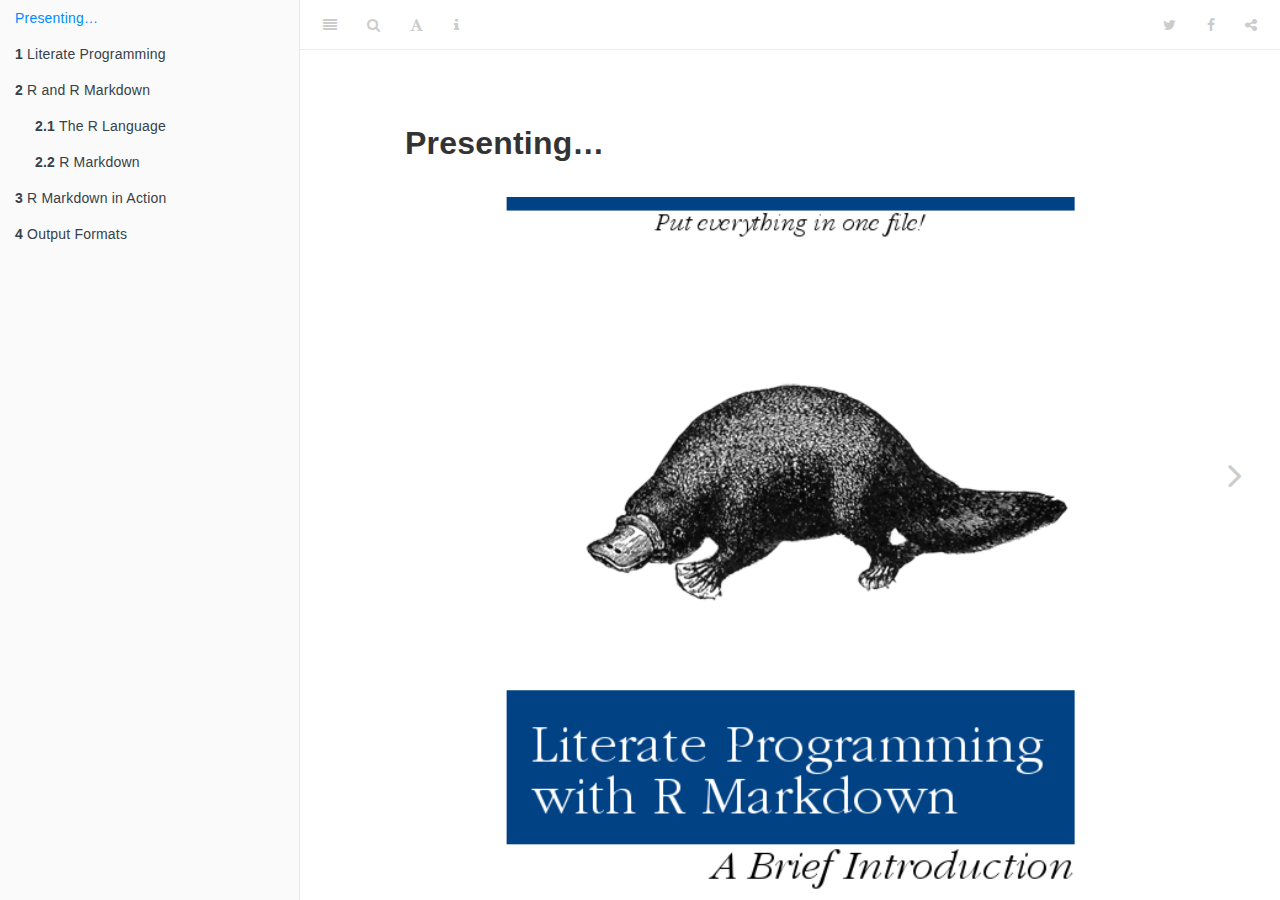
==== docs/index.html @ 5ab989b5 "Initial commit" ====
<!DOCTYPE html>
<html lang="" xml:lang="">
<head>

  <meta charset="utf-8" />
  <meta http-equiv="X-UA-Compatible" content="IE=edge" />
  <title>Presenting… | _main.utf8</title>
  <meta name="description" content="" />
  <meta name="generator" content="bookdown 0.21 and GitBook 2.6.7" />

  <meta property="og:title" content="Presenting… | _main.utf8" />
  <meta property="og:type" content="book" />
  
  
  
  

  <meta name="twitter:card" content="summary" />
  <meta name="twitter:title" content="Presenting… | _main.utf8" />
  
  
  




  <meta name="viewport" content="width=device-width, initial-scale=1" />
  <meta name="apple-mobile-web-app-capable" content="yes" />
  <meta name="apple-mobile-web-app-status-bar-style" content="black" />
  
  

<link rel="next" href="literate-programming.html"/>
<script src="libs/jquery-2.2.3/jquery.min.js"></script>
<link href="libs/gitbook-2.6.7/css/style.css" rel="stylesheet" />
<link href="libs/gitbook-2.6.7/css/plugin-table.css" rel="stylesheet" />
<link href="libs/gitbook-2.6.7/css/plugin-bookdown.css" rel="stylesheet" />
<link href="libs/gitbook-2.6.7/css/plugin-highlight.css" rel="stylesheet" />
<link href="libs/gitbook-2.6.7/css/plugin-search.css" rel="stylesheet" />
<link href="libs/gitbook-2.6.7/css/plugin-fontsettings.css" rel="stylesheet" />
<link href="libs/gitbook-2.6.7/css/plugin-clipboard.css" rel="stylesheet" />









<script src="libs/accessible-code-block-0.0.1/empty-anchor.js"></script>


<style type="text/css">
code.sourceCode > span { display: inline-block; line-height: 1.25; }
code.sourceCode > span { color: inherit; text-decoration: inherit; }
code.sourceCode > span:empty { height: 1.2em; }
.sourceCode { overflow: visible; }
code.sourceCode { white-space: pre; position: relative; }
pre.sourceCode { margin: 0; }
@media screen {
div.sourceCode { overflow: auto; }
}
@media print {
code.sourceCode { white-space: pre-wrap; }
code.sourceCode > span { text-indent: -5em; padding-left: 5em; }
}
pre.numberSource code
  { counter-reset: source-line 0; }
pre.numberSource code > span
  { position: relative; left: -4em; counter-increment: source-line; }
pre.numberSource code > span > a:first-child::before
  { content: counter(source-line);
    position: relative; left: -1em; text-align: right; vertical-align: baseline;
    border: none; display: inline-block;
    -webkit-touch-callout: none; -webkit-user-select: none;
    -khtml-user-select: none; -moz-user-select: none;
    -ms-user-select: none; user-select: none;
    padding: 0 4px; width: 4em;
    color: #aaaaaa;
  }
pre.numberSource { margin-left: 3em; border-left: 1px solid #aaaaaa;  padding-left: 4px; }
div.sourceCode
  {   }
@media screen {
code.sourceCode > span > a:first-child::before { text-decoration: underline; }
}
code span.al { color: #ff0000; font-weight: bold; } /* Alert */
code span.an { color: #60a0b0; font-weight: bold; font-style: italic; } /* Annotation */
code span.at { color: #7d9029; } /* Attribute */
code span.bn { color: #40a070; } /* BaseN */
code span.bu { } /* BuiltIn */
code span.cf { color: #007020; font-weight: bold; } /* ControlFlow */
code span.ch { color: #4070a0; } /* Char */
code span.cn { color: #880000; } /* Constant */
code span.co { color: #60a0b0; font-style: italic; } /* Comment */
code span.cv { color: #60a0b0; font-weight: bold; font-style: italic; } /* CommentVar */
code span.do { color: #ba2121; font-style: italic; } /* Documentation */
code span.dt { color: #902000; } /* DataType */
code span.dv { color: #40a070; } /* DecVal */
code span.er { color: #ff0000; font-weight: bold; } /* Error */
code span.ex { } /* Extension */
code span.fl { color: #40a070; } /* Float */
code span.fu { color: #06287e; } /* Function */
code span.im { } /* Import */
code span.in { color: #60a0b0; font-weight: bold; font-style: italic; } /* Information */
code span.kw { color: #007020; font-weight: bold; } /* Keyword */
code span.op { color: #666666; } /* Operator */
code span.ot { color: #007020; } /* Other */
code span.pp { color: #bc7a00; } /* Preprocessor */
code span.sc { color: #4070a0; } /* SpecialChar */
code span.ss { color: #bb6688; } /* SpecialString */
code span.st { color: #4070a0; } /* String */
code span.va { color: #19177c; } /* Variable */
code span.vs { color: #4070a0; } /* VerbatimString */
code span.wa { color: #60a0b0; font-weight: bold; font-style: italic; } /* Warning */
</style>

<link rel="stylesheet" href="style/caption.css" type="text/css" />
</head>

<body>



  <div class="book without-animation with-summary font-size-2 font-family-1" data-basepath=".">

    <div class="book-summary">
      <nav role="navigation">

<ul class="summary">
<li class="chapter" data-level="" data-path="index.html"><a href="index.html"><i class="fa fa-check"></i>Presenting…</a></li>
<li class="chapter" data-level="1" data-path="literate-programming.html"><a href="literate-programming.html"><i class="fa fa-check"></i><b>1</b> Literate Programming</a></li>
<li class="chapter" data-level="2" data-path="r-and-r-markdown.html"><a href="r-and-r-markdown.html"><i class="fa fa-check"></i><b>2</b> R and R Markdown</a><ul>
<li class="chapter" data-level="2.1" data-path="r-and-r-markdown.html"><a href="r-and-r-markdown.html#the-r-language"><i class="fa fa-check"></i><b>2.1</b> The R Language</a></li>
<li class="chapter" data-level="2.2" data-path="r-and-r-markdown.html"><a href="r-and-r-markdown.html#r-markdown"><i class="fa fa-check"></i><b>2.2</b> R Markdown</a></li>
</ul></li>
<li class="chapter" data-level="3" data-path="r-markdown-in-action.html"><a href="r-markdown-in-action.html"><i class="fa fa-check"></i><b>3</b> R Markdown in Action</a></li>
<li class="chapter" data-level="4" data-path="output-formats.html"><a href="output-formats.html"><i class="fa fa-check"></i><b>4</b> Output Formats</a></li>
</ul>

      </nav>
    </div>

    <div class="book-body">
      <div class="body-inner">
        <div class="book-header" role="navigation">
          <h1>
            <i class="fa fa-circle-o-notch fa-spin"></i><a href="./"></a>
          </h1>
        </div>

        <div class="page-wrapper" tabindex="-1" role="main">
          <div class="page-inner">

            <section class="normal" id="section-">
<!--bookdown:title:end-->
<!--bookdown:title:start-->
<div id="presenting" class="section level1 unnumbered">
<h1>Presenting…</h1>
<p><img src="img/cover.png" width="80%" style="display: block; margin: auto;" /></p>
<p>In this presentation, we will be discussing literate programming, what it is, and how R and R Markdown provide developers with tools to take advantage of this approach.</p>

</div>
            </section>

          </div>
        </div>
      </div>

<a href="literate-programming.html" class="navigation navigation-next navigation-unique" aria-label="Next page"><i class="fa fa-angle-right"></i></a>
    </div>
  </div>
<script src="libs/gitbook-2.6.7/js/app.min.js"></script>
<script src="libs/gitbook-2.6.7/js/lunr.js"></script>
<script src="libs/gitbook-2.6.7/js/clipboard.min.js"></script>
<script src="libs/gitbook-2.6.7/js/plugin-search.js"></script>
<script src="libs/gitbook-2.6.7/js/plugin-sharing.js"></script>
<script src="libs/gitbook-2.6.7/js/plugin-fontsettings.js"></script>
<script src="libs/gitbook-2.6.7/js/plugin-bookdown.js"></script>
<script src="libs/gitbook-2.6.7/js/jquery.highlight.js"></script>
<script src="libs/gitbook-2.6.7/js/plugin-clipboard.js"></script>
<script>
gitbook.require(["gitbook"], function(gitbook) {
gitbook.start({
"sharing": {
"github": false,
"facebook": true,
"twitter": true,
"linkedin": false,
"weibo": false,
"instapaper": false,
"vk": false,
"all": ["facebook", "twitter", "linkedin", "weibo", "instapaper"]
},
"fontsettings": {
"theme": "white",
"family": "sans",
"size": 2
},
"edit": {
"link": null,
"text": null
},
"history": {
"link": null,
"text": null
},
"view": {
"link": null,
"text": null
},
"download": null,
"toc": {
"collapse": "subsection"
}
});
});
</script>

</body>

</html>
---- docs/libs/gitbook-2.6.7/css/style.css ----
/*! normalize.css v2.1.0 | MIT License | git.io/normalize */img,legend{border:0}*,.fa{-webkit-font-smoothing:antialiased}.fa-ul>li,sub,sup{position:relative}.book .book-body .page-wrapper .page-inner section.normal hr:after,.book-langs-index .inner .languages:after,.buttons:after,.dropdown-menu .buttons:after{clear:both}body,html{-ms-text-size-adjust:100%;-webkit-text-size-adjust:100%}article,aside,details,figcaption,figure,footer,header,hgroup,main,nav,section,summary{display:block}audio,canvas,video{display:inline-block}.hidden,[hidden]{display:none}audio:not([controls]){display:none;height:0}html{font-family:sans-serif}body,figure{margin:0}a:focus{outline:dotted thin}a:active,a:hover{outline:0}h1{font-size:2em;margin:.67em 0}abbr[title]{border-bottom:1px dotted}b,strong{font-weight:700}dfn{font-style:italic}hr{-moz-box-sizing:content-box;box-sizing:content-box;height:0}mark{background:#ff0;color:#000}code,kbd,pre,samp{font-family:monospace,serif;font-size:1em}pre{white-space:pre-wrap}q{quotes:"\201C" "\201D" "\2018" "\2019"}small{font-size:80%}sub,sup{font-size:75%;line-height:0;vertical-align:baseline}sup{top:-.5em}sub{bottom:-.25em}svg:not(:root){overflow:hidden}fieldset{border:1px solid silver;margin:0 2px;padding:.35em .625em .75em}legend{padding:0}button,input,select,textarea{font-family:inherit;font-size:100%;margin:0}button,input{line-height:normal}button,select{text-transform:none}button,html input[type=button],input[type=reset],input[type=submit]{-webkit-appearance:button;cursor:pointer}button[disabled],html input[disabled]{cursor:default}input[type=checkbox],input[type=radio]{box-sizing:border-box;padding:0}input[type=search]{-webkit-appearance:textfield;-moz-box-sizing:content-box;-webkit-box-sizing:content-box;box-sizing:content-box}input[type=search]::-webkit-search-cancel-button{margin-right:10px;}button::-moz-focus-inner,input::-moz-focus-inner{border:0;padding:0}textarea{overflow:auto;vertical-align:top}table{border-collapse:collapse;border-spacing:0}/*!
 * Preboot v2
 *
 * Open sourced under MIT license by @mdo.
 * Some variables and mixins from Bootstrap (Apache 2 license).
 */.link-inherit,.link-inherit:focus,.link-inherit:hover{color:inherit}.fa,.fa-stack{display:inline-block}/*!
 *  Font Awesome 4.1.0 by @davegandy - http://fontawesome.io - @fontawesome
 *  License - http://fontawesome.io/license (Font: SIL OFL 1.1, CSS: MIT License)
 */@font-face{font-family:FontAwesome;src:url(./fontawesome/fontawesome-webfont.ttf?v=4.1.0) format('truetype');font-weight:400;font-style:normal}.fa{font-family:FontAwesome;font-style:normal;font-weight:400;line-height:1;-moz-osx-font-smoothing:grayscale}.book .book-header,.book .book-summary{font-family:"Helvetica Neue",Helvetica,Arial,sans-serif}.fa-lg{font-size:1.33333333em;line-height:.75em;vertical-align:-15%}.fa-2x{font-size:2em}.fa-3x{font-size:3em}.fa-4x{font-size:4em}.fa-5x{font-size:5em}.fa-fw{width:1.28571429em;text-align:center}.fa-ul{padding-left:0;margin-left:2.14285714em;list-style-type:none}.fa-li{position:absolute;left:-2.14285714em;width:2.14285714em;top:.14285714em;text-align:center}.fa-li.fa-lg{left:-1.85714286em}.fa-border{padding:.2em .25em .15em;border:.08em solid #eee;border-radius:.1em}.pull-right{float:right}.pull-left{float:left}.fa.pull-left{margin-right:.3em}.fa.pull-right{margin-left:.3em}.fa-spin{-webkit-animation:spin 2s infinite linear;-moz-animation:spin 2s infinite linear;-o-animation:spin 2s infinite linear;animation:spin 2s infinite linear}@-moz-keyframes spin{0%{-moz-transform:rotate(0)}100%{-moz-transform:rotate(359deg)}}@-webkit-keyframes spin{0%{-webkit-transform:rotate(0)}100%{-webkit-transform:rotate(359deg)}}@-o-keyframes spin{0%{-o-transform:rotate(0)}100%{-o-transform:rotate(359deg)}}@keyframes spin{0%{-webkit-transform:rotate(0);transform:rotate(0)}100%{-webkit-transform:rotate(359deg);transform:rotate(359deg)}}.fa-rotate-90{filter:progid:DXImageTransform.Microsoft.BasicImage(rotation=1);-webkit-transform:rotate(90deg);-moz-transform:rotate(90deg);-ms-transform:rotate(90deg);-o-transform:rotate(90deg);transform:rotate(90deg)}.fa-rotate-180{filter:progid:DXImageTransform.Microsoft.BasicImage(rotation=2);-webkit-transform:rotate(180deg);-moz-transform:rotate(180deg);-ms-transform:rotate(180deg);-o-transform:rotate(180deg);transform:rotate(180deg)}.fa-rotate-270{filter:progid:DXImageTransform.Microsoft.BasicImage(rotation=3);-webkit-transform:rotate(270deg);-moz-transform:rotate(270deg);-ms-transform:rotate(270deg);-o-transform:rotate(270deg);transform:rotate(270deg)}.fa-flip-horizontal{filter:progid:DXImageTransform.Microsoft.BasicImage(rotation=0, mirror=1);-webkit-transform:scale(-1,1);-moz-transform:scale(-1,1);-ms-transform:scale(-1,1);-o-transform:scale(-1,1);transform:scale(-1,1)}.fa-flip-vertical{filter:progid:DXImageTransform.Microsoft.BasicImage(rotation=2, mirror=1);-webkit-transform:scale(1,-1);-moz-transform:scale(1,-1);-ms-transform:scale(1,-1);-o-transform:scale(1,-1);transform:scale(1,-1)}.fa-stack{position:relative;width:2em;height:2em;line-height:2em;vertical-align:middle}.fa-stack-1x,.fa-stack-2x{position:absolute;left:0;width:100%;text-align:center}.fa-stack-1x{line-height:inherit}.fa-stack-2x{font-size:2em}.fa-inverse{color:#fff}.fa-glass:before{content:"\f000"}.fa-music:before{content:"\f001"}.fa-search:before{content:"\f002"}.fa-envelope-o:before{content:"\f003"}.fa-heart:before{content:"\f004"}.fa-star:before{content:"\f005"}.fa-star-o:before{content:"\f006"}.fa-user:before{content:"\f007"}.fa-film:before{content:"\f008"}.fa-th-large:before{content:"\f009"}.fa-th:before{content:"\f00a"}.fa-th-list:before{content:"\f00b"}.fa-check:before{content:"\f00c"}.fa-times:before{content:"\f00d"}.fa-search-plus:before{content:"\f00e"}.fa-search-minus:before{content:"\f010"}.fa-power-off:before{content:"\f011"}.fa-signal:before{content:"\f012"}.fa-cog:before,.fa-gear:before{content:"\f013"}.fa-trash-o:before{content:"\f014"}.fa-home:before{content:"\f015"}.fa-file-o:before{content:"\f016"}.fa-clock-o:before{content:"\f017"}.fa-road:before{content:"\f018"}.fa-download:before{content:"\f019"}.fa-arrow-circle-o-down:before{content:"\f01a"}.fa-arrow-circle-o-up:before{content:"\f01b"}.fa-inbox:before{content:"\f01c"}.fa-play-circle-o:before{content:"\f01d"}.fa-repeat:before,.fa-rotate-right:before{content:"\f01e"}.fa-refresh:before{content:"\f021"}.fa-list-alt:before{content:"\f022"}.fa-lock:before{content:"\f023"}.fa-flag:before{content:"\f024"}.fa-headphones:before{content:"\f025"}.fa-volume-off:before{content:"\f026"}.fa-volume-down:before{content:"\f027"}.fa-volume-up:before{content:"\f028"}.fa-qrcode:before{content:"\f029"}.fa-barcode:before{content:"\f02a"}.fa-tag:before{content:"\f02b"}.fa-tags:before{content:"\f02c"}.fa-book:before{content:"\f02d"}.fa-bookmark:before{content:"\f02e"}.fa-print:before{content:"\f02f"}.fa-camera:before{content:"\f030"}.fa-font:before{content:"\f031"}.fa-bold:before{content:"\f032"}.fa-italic:before{content:"\f033"}.fa-text-height:before{content:"\f034"}.fa-text-width:before{content:"\f035"}.fa-align-left:before{content:"\f036"}.fa-align-center:before{content:"\f037"}.fa-align-right:before{content:"\f038"}.fa-align-justify:before{content:"\f039"}.fa-list:before{content:"\f03a"}.fa-dedent:before,.fa-outdent:before{content:"\f03b"}.fa-indent:before{content:"\f03c"}.fa-video-camera:before{content:"\f03d"}.fa-image:before,.fa-photo:before,.fa-picture-o:before{content:"\f03e"}.fa-pencil:before{content:"\f040"}.fa-map-marker:before{content:"\f041"}.fa-adjust:before{content:"\f042"}.fa-tint:before{content:"\f043"}.fa-edit:before,.fa-pencil-square-o:before{content:"\f044"}.fa-share-square-o:before{content:"\f045"}.fa-check-square-o:before{content:"\f046"}.fa-arrows:before{content:"\f047"}.fa-step-backward:before{content:"\f048"}.fa-fast-backward:before{content:"\f049"}.fa-backward:before{content:"\f04a"}.fa-play:before{content:"\f04b"}.fa-pause:before{content:"\f04c"}.fa-stop:before{content:"\f04d"}.fa-forward:before{content:"\f04e"}.fa-fast-forward:before{content:"\f050"}.fa-step-forward:before{content:"\f051"}.fa-eject:before{content:"\f052"}.fa-chevron-left:before{content:"\f053"}.fa-chevron-right:before{content:"\f054"}.fa-plus-circle:before{content:"\f055"}.fa-minus-circle:before{content:"\f056"}.fa-times-circle:before{content:"\f057"}.fa-check-circle:before{content:"\f058"}.fa-question-circle:before{content:"\f059"}.fa-info-circle:before{content:"\f05a"}.fa-crosshairs:before{content:"\f05b"}.fa-times-circle-o:before{content:"\f05c"}.fa-check-circle-o:before{content:"\f05d"}.fa-ban:before{content:"\f05e"}.fa-arrow-left:before{content:"\f060"}.fa-arrow-right:before{content:"\f061"}.fa-arrow-up:before{content:"\f062"}.fa-arrow-down:before{content:"\f063"}.fa-mail-forward:before,.fa-share:before{content:"\f064"}.fa-expand:before{content:"\f065"}.fa-compress:before{content:"\f066"}.fa-plus:before{content:"\f067"}.fa-minus:before{content:"\f068"}.fa-asterisk:before{content:"\f069"}.fa-exclamation-circle:before{content:"\f06a"}.fa-gift:before{content:"\f06b"}.fa-leaf:before{content:"\f06c"}.fa-fire:before{content:"\f06d"}.fa-eye:before{content:"\f06e"}.fa-eye-slash:before{content:"\f070"}.fa-exclamation-triangle:before,.fa-warning:before{content:"\f071"}.fa-plane:before{content:"\f072"}.fa-calendar:before{content:"\f073"}.fa-random:before{content:"\f074"}.fa-comment:before{content:"\f075"}.fa-magnet:before{content:"\f076"}.fa-chevron-up:before{content:"\f077"}.fa-chevron-down:before{content:"\f078"}.fa-retweet:before{content:"\f079"}.fa-shopping-cart:before{content:"\f07a"}.fa-folder:before{content:"\f07b"}.fa-folder-open:before{content:"\f07c"}.fa-arrows-v:before{content:"\f07d"}.fa-arrows-h:before{content:"\f07e"}.fa-bar-chart-o:before{content:"\f080"}.fa-twitter-square:before{content:"\f081"}.fa-facebook-square:before{content:"\f082"}.fa-camera-retro:before{content:"\f083"}.fa-key:before{content:"\f084"}.fa-cogs:before,.fa-gears:before{content:"\f085"}.fa-comments:before{content:"\f086"}.fa-thumbs-o-up:before{content:"\f087"}.fa-thumbs-o-down:before{content:"\f088"}.fa-star-half:before{content:"\f089"}.fa-heart-o:before{content:"\f08a"}.fa-sign-out:before{content:"\f08b"}.fa-linkedin-square:before{content:"\f08c"}.fa-thumb-tack:before{content:"\f08d"}.fa-external-link:before{content:"\f08e"}.fa-sign-in:before{content:"\f090"}.fa-trophy:before{content:"\f091"}.fa-github-square:before{content:"\f092"}.fa-upload:before{content:"\f093"}.fa-lemon-o:before{content:"\f094"}.fa-phone:before{content:"\f095"}.fa-square-o:before{content:"\f096"}.fa-bookmark-o:before{content:"\f097"}.fa-phone-square:before{content:"\f098"}.fa-twitter:before{content:"\f099"}.fa-facebook:before{content:"\f09a"}.fa-github:before{content:"\f09b"}.fa-unlock:before{content:"\f09c"}.fa-credit-card:before{content:"\f09d"}.fa-rss:before{content:"\f09e"}.fa-hdd-o:before{content:"\f0a0"}.fa-bullhorn:before{content:"\f0a1"}.fa-bell:before{content:"\f0f3"}.fa-certificate:before{content:"\f0a3"}.fa-hand-o-right:before{content:"\f0a4"}.fa-hand-o-left:before{content:"\f0a5"}.fa-hand-o-up:before{content:"\f0a6"}.fa-hand-o-down:before{content:"\f0a7"}.fa-arrow-circle-left:before{content:"\f0a8"}.fa-arrow-circle-right:before{content:"\f0a9"}.fa-arrow-circle-up:before{content:"\f0aa"}.fa-arrow-circle-down:before{content:"\f0ab"}.fa-globe:before{content:"\f0ac"}.fa-wrench:before{content:"\f0ad"}.fa-tasks:before{content:"\f0ae"}.fa-filter:before{content:"\f0b0"}.fa-briefcase:before{content:"\f0b1"}.fa-arrows-alt:before{content:"\f0b2"}.fa-group:before,.fa-users:before{content:"\f0c0"}.fa-chain:before,.fa-link:before{content:"\f0c1"}.fa-cloud:before{content:"\f0c2"}.fa-flask:before{content:"\f0c3"}.fa-cut:before,.fa-scissors:before{content:"\f0c4"}.fa-copy:before,.fa-files-o:before{content:"\f0c5"}.fa-paperclip:before{content:"\f0c6"}.fa-floppy-o:before,.fa-save:before{content:"\f0c7"}.fa-square:before{content:"\f0c8"}.fa-bars:before,.fa-navicon:before,.fa-reorder:before{content:"\f0c9"}.fa-list-ul:before{content:"\f0ca"}.fa-list-ol:before{content:"\f0cb"}.fa-strikethrough:before{content:"\f0cc"}.fa-underline:before{content:"\f0cd"}.fa-table:before{content:"\f0ce"}.fa-magic:before{content:"\f0d0"}.fa-truck:before{content:"\f0d1"}.fa-pinterest:before{content:"\f0d2"}.fa-pinterest-square:before{content:"\f0d3"}.fa-google-plus-square:before{content:"\f0d4"}.fa-google-plus:before{content:"\f0d5"}.fa-money:before{content:"\f0d6"}.fa-caret-down:before{content:"\f0d7"}.fa-caret-up:before{content:"\f0d8"}.fa-caret-left:before{content:"\f0d9"}.fa-caret-right:before{content:"\f0da"}.fa-columns:before{content:"\f0db"}.fa-sort:before,.fa-unsorted:before{content:"\f0dc"}.fa-sort-desc:before,.fa-sort-down:before{content:"\f0dd"}.fa-sort-asc:before,.fa-sort-up:before{content:"\f0de"}.fa-envelope:before{content:"\f0e0"}.fa-linkedin:before{content:"\f0e1"}.fa-rotate-left:before,.fa-undo:before{content:"\f0e2"}.fa-gavel:before,.fa-legal:before{content:"\f0e3"}.fa-dashboard:before,.fa-tachometer:before{content:"\f0e4"}.fa-comment-o:before{content:"\f0e5"}.fa-comments-o:before{content:"\f0e6"}.fa-bolt:before,.fa-flash:before{content:"\f0e7"}.fa-sitemap:before{content:"\f0e8"}.fa-umbrella:before{content:"\f0e9"}.fa-clipboard:before,.fa-paste:before{content:"\f0ea"}.fa-lightbulb-o:before{content:"\f0eb"}.fa-exchange:before{content:"\f0ec"}.fa-cloud-download:before{content:"\f0ed"}.fa-cloud-upload:before{content:"\f0ee"}.fa-user-md:before{content:"\f0f0"}.fa-stethoscope:before{content:"\f0f1"}.fa-suitcase:before{content:"\f0f2"}.fa-bell-o:before{content:"\f0a2"}.fa-coffee:before{content:"\f0f4"}.fa-cutlery:before{content:"\f0f5"}.fa-file-text-o:before{content:"\f0f6"}.fa-building-o:before{content:"\f0f7"}.fa-hospital-o:before{content:"\f0f8"}.fa-ambulance:before{content:"\f0f9"}.fa-medkit:before{content:"\f0fa"}.fa-fighter-jet:before{content:"\f0fb"}.fa-beer:before{content:"\f0fc"}.fa-h-square:before{content:"\f0fd"}.fa-plus-square:before{content:"\f0fe"}.fa-angle-double-left:before{content:"\f100"}.fa-angle-double-right:before{content:"\f101"}.fa-angle-double-up:before{content:"\f102"}.fa-angle-double-down:before{content:"\f103"}.fa-angle-left:before{content:"\f104"}.fa-angle-right:before{content:"\f105"}.fa-angle-up:before{content:"\f106"}.fa-angle-down:before{content:"\f107"}.fa-desktop:before{content:"\f108"}.fa-laptop:before{content:"\f109"}.fa-tablet:before{content:"\f10a"}.fa-mobile-phone:before,.fa-mobile:before{content:"\f10b"}.fa-circle-o:before{content:"\f10c"}.fa-quote-left:before{content:"\f10d"}.fa-quote-right:before{content:"\f10e"}.fa-spinner:before{content:"\f110"}.fa-circle:before{content:"\f111"}.fa-mail-reply:before,.fa-reply:before{content:"\f112"}.fa-github-alt:before{content:"\f113"}.fa-folder-o:before{content:"\f114"}.fa-folder-open-o:before{content:"\f115"}.fa-smile-o:before{content:"\f118"}.fa-frown-o:before{content:"\f119"}.fa-meh-o:before{content:"\f11a"}.fa-gamepad:before{content:"\f11b"}.fa-keyboard-o:before{content:"\f11c"}.fa-flag-o:before{content:"\f11d"}.fa-flag-checkered:before{content:"\f11e"}.fa-terminal:before{content:"\f120"}.fa-code:before{content:"\f121"}.fa-mail-reply-all:before,.fa-reply-all:before{content:"\f122"}.fa-star-half-empty:before,.fa-star-half-full:before,.fa-star-half-o:before{content:"\f123"}.fa-location-arrow:before{content:"\f124"}.fa-crop:before{content:"\f125"}.fa-code-fork:before{content:"\f126"}.fa-chain-broken:before,.fa-unlink:before{content:"\f127"}.fa-question:before{content:"\f128"}.fa-info:before{content:"\f129"}.fa-exclamation:before{content:"\f12a"}.fa-superscript:before{content:"\f12b"}.fa-subscript:before{content:"\f12c"}.fa-eraser:before{content:"\f12d"}.fa-puzzle-piece:before{content:"\f12e"}.fa-microphone:before{content:"\f130"}.fa-microphone-slash:before{content:"\f131"}.fa-shield:before{content:"\f132"}.fa-calendar-o:before{content:"\f133"}.fa-fire-extinguisher:before{content:"\f134"}.fa-rocket:before{content:"\f135"}.fa-maxcdn:before{content:"\f136"}.fa-chevron-circle-left:before{content:"\f137"}.fa-chevron-circle-right:before{content:"\f138"}.fa-chevron-circle-up:before{content:"\f139"}.fa-chevron-circle-down:before{content:"\f13a"}.fa-html5:before{content:"\f13b"}.fa-css3:before{content:"\f13c"}.fa-anchor:before{content:"\f13d"}.fa-unlock-alt:before{content:"\f13e"}.fa-bullseye:before{content:"\f140"}.fa-ellipsis-h:before{content:"\f141"}.fa-ellipsis-v:before{content:"\f142"}.fa-rss-square:before{content:"\f143"}.fa-play-circle:before{content:"\f144"}.fa-ticket:before{content:"\f145"}.fa-minus-square:before{content:"\f146"}.fa-minus-square-o:before{content:"\f147"}.fa-level-up:before{content:"\f148"}.fa-level-down:before{content:"\f149"}.fa-check-square:before{content:"\f14a"}.fa-pencil-square:before{content:"\f14b"}.fa-external-link-square:before{content:"\f14c"}.fa-share-square:before{content:"\f14d"}.fa-compass:before{content:"\f14e"}.fa-caret-square-o-down:before,.fa-toggle-down:before{content:"\f150"}.fa-caret-square-o-up:before,.fa-toggle-up:before{content:"\f151"}.fa-caret-square-o-right:before,.fa-toggle-right:before{content:"\f152"}.fa-eur:before,.fa-euro:before{content:"\f153"}.fa-gbp:before{content:"\f154"}.fa-dollar:before,.fa-usd:before{content:"\f155"}.fa-inr:before,.fa-rupee:before{content:"\f156"}.fa-cny:before,.fa-jpy:before,.fa-rmb:before,.fa-yen:before{content:"\f157"}.fa-rouble:before,.fa-rub:before,.fa-ruble:before{content:"\f158"}.fa-krw:before,.fa-won:before{content:"\f159"}.fa-bitcoin:before,.fa-btc:before{content:"\f15a"}.fa-file:before{content:"\f15b"}.fa-file-text:before{content:"\f15c"}.fa-sort-alpha-asc:before{content:"\f15d"}.fa-sort-alpha-desc:before{content:"\f15e"}.fa-sort-amount-asc:before{content:"\f160"}.fa-sort-amount-desc:before{content:"\f161"}.fa-sort-numeric-asc:before{content:"\f162"}.fa-sort-numeric-desc:before{content:"\f163"}.fa-thumbs-up:before{content:"\f164"}.fa-thumbs-down:before{content:"\f165"}.fa-youtube-square:before{content:"\f166"}.fa-youtube:before{content:"\f167"}.fa-xing:before{content:"\f168"}.fa-xing-square:before{content:"\f169"}.fa-youtube-play:before{content:"\f16a"}.fa-dropbox:before{content:"\f16b"}.fa-stack-overflow:before{content:"\f16c"}.fa-instagram:before{content:"\f16d"}.fa-flickr:before{content:"\f16e"}.fa-adn:before{content:"\f170"}.fa-bitbucket:before{content:"\f171"}.fa-bitbucket-square:before{content:"\f172"}.fa-tumblr:before{content:"\f173"}.fa-tumblr-square:before{content:"\f174"}.fa-long-arrow-down:before{content:"\f175"}.fa-long-arrow-up:before{content:"\f176"}.fa-long-arrow-left:before{content:"\f177"}.fa-long-arrow-right:before{content:"\f178"}.fa-apple:before{content:"\f179"}.fa-windows:before{content:"\f17a"}.fa-android:before{content:"\f17b"}.fa-linux:before{content:"\f17c"}.fa-dribbble:before{content:"\f17d"}.fa-skype:before{content:"\f17e"}.fa-foursquare:before{content:"\f180"}.fa-trello:before{content:"\f181"}.fa-female:before{content:"\f182"}.fa-male:before{content:"\f183"}.fa-gittip:before{content:"\f184"}.fa-sun-o:before{content:"\f185"}.fa-moon-o:before{content:"\f186"}.fa-archive:before{content:"\f187"}.fa-bug:before{content:"\f188"}.fa-vk:before{content:"\f189"}.fa-weibo:before{content:"\f18a"}.fa-renren:before{content:"\f18b"}.fa-pagelines:before{content:"\f18c"}.fa-stack-exchange:before{content:"\f18d"}.fa-arrow-circle-o-right:before{content:"\f18e"}.fa-arrow-circle-o-left:before{content:"\f190"}.fa-caret-square-o-left:before,.fa-toggle-left:before{content:"\f191"}.fa-dot-circle-o:before{content:"\f192"}.fa-wheelchair:before{content:"\f193"}.fa-vimeo-square:before{content:"\f194"}.fa-try:before,.fa-turkish-lira:before{content:"\f195"}.fa-plus-square-o:before{content:"\f196"}.fa-space-shuttle:before{content:"\f197"}.fa-slack:before{content:"\f198"}.fa-envelope-square:before{content:"\f199"}.fa-wordpress:before{content:"\f19a"}.fa-openid:before{content:"\f19b"}.fa-bank:before,.fa-institution:before,.fa-university:before{content:"\f19c"}.fa-graduation-cap:before,.fa-mortar-board:before{content:"\f19d"}.fa-yahoo:before{content:"\f19e"}.fa-google:before{content:"\f1a0"}.fa-reddit:before{content:"\f1a1"}.fa-reddit-square:before{content:"\f1a2"}.fa-stumbleupon-circle:before{content:"\f1a3"}.fa-stumbleupon:before{content:"\f1a4"}.fa-delicious:before{content:"\f1a5"}.fa-digg:before{content:"\f1a6"}.fa-pied-piper-square:before,.fa-pied-piper:before{content:"\f1a7"}.fa-pied-piper-alt:before{content:"\f1a8"}.fa-drupal:before{content:"\f1a9"}.fa-joomla:before{content:"\f1aa"}.fa-language:before{content:"\f1ab"}.fa-fax:before{content:"\f1ac"}.fa-building:before{content:"\f1ad"}.fa-child:before{content:"\f1ae"}.fa-paw:before{content:"\f1b0"}.fa-spoon:before{content:"\f1b1"}.fa-cube:before{content:"\f1b2"}.fa-cubes:before{content:"\f1b3"}.fa-behance:before{content:"\f1b4"}.fa-behance-square:before{content:"\f1b5"}.fa-steam:before{content:"\f1b6"}.fa-steam-square:before{content:"\f1b7"}.fa-recycle:before{content:"\f1b8"}.fa-automobile:before,.fa-car:before{content:"\f1b9"}.fa-cab:before,.fa-taxi:before{content:"\f1ba"}.fa-tree:before{content:"\f1bb"}.fa-spotify:before{content:"\f1bc"}.fa-deviantart:before{content:"\f1bd"}.fa-soundcloud:before{content:"\f1be"}.fa-database:before{content:"\f1c0"}.fa-file-pdf-o:before{content:"\f1c1"}.fa-file-word-o:before{content:"\f1c2"}.fa-file-excel-o:before{content:"\f1c3"}.fa-file-powerpoint-o:before{content:"\f1c4"}.fa-file-image-o:before,.fa-file-photo-o:before,.fa-file-picture-o:before{content:"\f1c5"}.fa-file-archive-o:before,.fa-file-zip-o:before{content:"\f1c6"}.fa-file-audio-o:before,.fa-file-sound-o:before{content:"\f1c7"}.fa-file-movie-o:before,.fa-file-video-o:before{content:"\f1c8"}.fa-file-code-o:before{content:"\f1c9"}.fa-vine:before{content:"\f1ca"}.fa-codepen:before{content:"\f1cb"}.fa-jsfiddle:before{content:"\f1cc"}.fa-life-bouy:before,.fa-life-ring:before,.fa-life-saver:before,.fa-support:before{content:"\f1cd"}.fa-circle-o-notch:before{content:"\f1ce"}.fa-ra:before,.fa-rebel:before{content:"\f1d0"}.fa-empire:before,.fa-ge:before{content:"\f1d1"}.fa-git-square:before{content:"\f1d2"}.fa-git:before{content:"\f1d3"}.fa-hacker-news:before{content:"\f1d4"}.fa-tencent-weibo:before{content:"\f1d5"}.fa-qq:before{content:"\f1d6"}.fa-wechat:before,.fa-weixin:before{content:"\f1d7"}.fa-paper-plane:before,.fa-send:before{content:"\f1d8"}.fa-paper-plane-o:before,.fa-send-o:before{content:"\f1d9"}.fa-history:before{content:"\f1da"}.fa-circle-thin:before{content:"\f1db"}.fa-header:before{content:"\f1dc"}.fa-paragraph:before{content:"\f1dd"}.fa-sliders:before{content:"\f1de"}.fa-share-alt:before{content:"\f1e0"}.fa-share-alt-square:before{content:"\f1e1"}.fa-bomb:before{content:"\f1e2"}.book-langs-index{width:100%;height:100%;padding:40px 0;margin:0;overflow:auto}@media (max-width:600px){.book-langs-index{padding:0}}.book-langs-index .inner{max-width:600px;width:100%;margin:0 auto;padding:30px;background:#fff;border-radius:3px}.book-langs-index .inner h3{margin:0}.book-langs-index .inner .languages{list-style:none;padding:20px 30px;margin-top:20px;border-top:1px solid #eee}.book-langs-index .inner .languages:after,.book-langs-index .inner .languages:before{content:" ";display:table;line-height:0}.book-langs-index .inner .languages li{width:50%;float:left;padding:10px 5px;font-size:16px}@media (max-width:600px){.book-langs-index .inner .languages li{width:100%;max-width:100%}}.book .book-header{overflow:visible;height:50px;padding:0 8px;z-index:2;font-size:.85em;color:#7e888b;background:0 0}.book .book-header .btn{display:block;height:50px;padding:0 15px;border-bottom:none;color:#ccc;text-transform:uppercase;line-height:50px;-webkit-box-shadow:none!important;box-shadow:none!important;position:relative;font-size:14px}.book .book-header .btn:hover{position:relative;text-decoration:none;color:#444;background:0 0}.book .book-header h1{margin:0;font-size:20px;font-weight:200;text-align:center;line-height:50px;opacity:0;padding-left:200px;padding-right:200px;-webkit-transition:opacity .2s ease;-moz-transition:opacity .2s ease;-o-transition:opacity .2s ease;transition:opacity .2s ease;overflow:hidden;text-overflow:ellipsis;white-space:nowrap}.book .book-header h1 a,.book .book-header h1 a:hover{color:inherit;text-decoration:none}@media (max-width:1000px){.book .book-header h1{display:none}}.book .book-header h1 i{display:none}.book .book-header:hover h1{opacity:1}.book.is-loading .book-header h1 i{display:inline-block}.book.is-loading .book-header h1 a{display:none}.dropdown{position:relative}.dropdown-menu{position:absolute;top:100%;left:0;z-index:100;display:none;float:left;min-width:160px;padding:0;margin:2px 0 0;list-style:none;font-size:14px;background-color:#fafafa;border:1px solid rgba(0,0,0,.07);border-radius:1px;-webkit-box-shadow:0 6px 12px rgba(0,0,0,.175);box-shadow:0 6px 12px rgba(0,0,0,.175);background-clip:padding-box}.dropdown-menu.open{display:block}.dropdown-menu.dropdown-left{left:auto;right:4%}.dropdown-menu.dropdown-left .dropdown-caret{right:14px;left:auto}.dropdown-menu .dropdown-caret{position:absolute;top:-8px;left:14px;width:18px;height:10px;float:left;overflow:hidden}.dropdown-menu .dropdown-caret .caret-inner,.dropdown-menu .dropdown-caret .caret-outer{display:inline-block;top:0;border-left:9px solid transparent;border-right:9px solid transparent;position:absolute}.dropdown-menu .dropdown-caret .caret-outer{border-bottom:9px solid rgba(0,0,0,.1);height:auto;left:0;width:auto;margin-left:-1px}.dropdown-menu .dropdown-caret .caret-inner{margin-top:-1px;top:1px;border-bottom:9px solid #fafafa}.dropdown-menu .buttons{border-bottom:1px solid rgba(0,0,0,.07)}.dropdown-menu .buttons:after,.dropdown-menu .buttons:before{content:" ";display:table;line-height:0}.dropdown-menu .buttons:last-child{border-bottom:none}.dropdown-menu .buttons .button{border:0;background-color:transparent;color:#a6a6a6;width:100%;text-align:center;float:left;line-height:1.42857143;padding:8px 4px}.alert,.dropdown-menu .buttons .button:hover{color:#444}.dropdown-menu .buttons .button:focus,.dropdown-menu .buttons .button:hover{outline:0}.dropdown-menu .buttons .button.size-2{width:50%}.dropdown-menu .buttons .button.size-3{width:33%}.alert{padding:15px;margin-bottom:20px;background:#eee;border-bottom:5px solid #ddd}.alert-success{background:#dff0d8;border-color:#d6e9c6;color:#3c763d}.alert-info{background:#d9edf7;border-color:#bce8f1;color:#31708f}.alert-danger{background:#f2dede;border-color:#ebccd1;color:#a94442}.alert-warning{background:#fcf8e3;border-color:#faebcc;color:#8a6d3b}.book .book-summary{position:absolute;top:0;left:-300px;bottom:0;z-index:1;width:300px;color:#364149;background:#fafafa;border-right:1px solid rgba(0,0,0,.07);-webkit-transition:left 250ms ease;-moz-transition:left 250ms ease;-o-transition:left 250ms ease;transition:left 250ms ease}.book .book-summary ul.summary{position:absolute;top:0;left:0;right:0;bottom:0;overflow-y:auto;list-style:none;margin:0;padding:0;-webkit-transition:top .5s ease;-moz-transition:top .5s ease;-o-transition:top .5s ease;transition:top .5s ease}.book .book-summary ul.summary li{list-style:none}.book .book-summary ul.summary li.divider{height:1px;margin:7px 0;overflow:hidden;background:rgba(0,0,0,.07)}.book .book-summary ul.summary li i.fa-check{display:none;position:absolute;right:9px;top:16px;font-size:9px;color:#3c3}.book .book-summary ul.summary li.done>a{color:#364149;font-weight:400}.book .book-summary ul.summary li.done>a i{display:inline}.book .book-summary ul.summary li a,.book .book-summary ul.summary li span{display:block;padding:10px 15px;border-bottom:none;color:#364149;background:0 0;text-overflow:ellipsis;overflow:hidden;white-space:nowrap;position:relative}.book .book-summary ul.summary li span{cursor:not-allowed;opacity:.3;filter:alpha(opacity=30)}.book .book-summary ul.summary li a:hover,.book .book-summary ul.summary li.active>a{color:#008cff;background:0 0;text-decoration:none}.book .book-summary ul.summary li ul{padding-left:20px}@media (max-width:600px){.book .book-summary{width:calc(100% - 60px);bottom:0;left:-100%}}.book.with-summary .book-summary{left:0}.book.without-animation .book-summary{-webkit-transition:none!important;-moz-transition:none!important;-o-transition:none!important;transition:none!important}.book{position:relative;width:100%;height:100%}.book .book-body,.book .book-body .body-inner{position:absolute;top:0;left:0;overflow-y:auto;bottom:0;right:0}.book .book-body{color:#000;background:#fff;-webkit-transition:left 250ms ease;-moz-transition:left 250ms ease;-o-transition:left 250ms ease;transition:left 250ms ease}.book .book-body .page-wrapper{position:relative;outline:0}.book .book-body .page-wrapper .page-inner{max-width:800px;margin:0 auto;padding:20px 0 40px}.book .book-body .page-wrapper .page-inner section{margin:0;padding:5px 15px;background:#fff;border-radius:2px;line-height:1.7;font-size:1.6rem}.book .book-body .page-wrapper .page-inner .btn-group .btn{border-radius:0;background:#eee;border:0}@media (max-width:1240px){.book .book-body{-webkit-transition:-webkit-transform 250ms ease;-moz-transition:-moz-transform 250ms ease;-o-transition:-o-transform 250ms ease;transition:transform 250ms ease;padding-bottom:20px}.book .book-body .body-inner{position:static;min-height:calc(100% - 50px)}}@media (min-width:600px){.book.with-summary .book-body{left:300px}}@media (max-width:600px){.book.with-summary{overflow:hidden}.book.with-summary .book-body{-webkit-transform:translate(calc(100% - 60px),0);-moz-transform:translate(calc(100% - 60px),0);-ms-transform:translate(calc(100% - 60px),0);-o-transform:translate(calc(100% - 60px),0);transform:translate(calc(100% - 60px),0)}}.book.without-animation .book-body{-webkit-transition:none!important;-moz-transition:none!important;-o-transition:none!important;transition:none!important}.buttons:after,.buttons:before{content:" ";display:table;line-height:0}.button{border:0;background:#eee;color:#666;width:100%;text-align:center;float:left;line-height:1.42857143;padding:8px 4px}.button:hover{color:#444}.button:focus,.button:hover{outline:0}.button.size-2{width:50%}.button.size-3{width:33%}.book .book-body .page-wrapper .page-inner section{display:none}.book .book-body .page-wrapper .page-inner section.normal{display:block;word-wrap:break-word;overflow:hidden;color:#333;line-height:1.7;text-size-adjust:100%;-ms-text-size-adjust:100%;-webkit-text-size-adjust:100%;-moz-text-size-adjust:100%}.book .book-body .page-wrapper .page-inner section.normal *{box-sizing:border-box;-webkit-box-sizing:border-box;}.book .book-body .page-wrapper .page-inner section.normal>:first-child{margin-top:0!important}.book .book-body .page-wrapper .page-inner section.normal>:last-child{margin-bottom:0!important}.book .book-body .page-wrapper .page-inner section.normal blockquote,.book .book-body .page-wrapper .page-inner section.normal code,.book .book-body .page-wrapper .page-inner section.normal figure,.book .book-body .page-wrapper .page-inner section.normal img,.book .book-body .page-wrapper .page-inner section.normal pre,.book .book-body .page-wrapper .page-inner section.normal table,.book .book-body .page-wrapper .page-inner section.normal tr{page-break-inside:avoid}.book .book-body .page-wrapper .page-inner section.normal h2,.book .book-body .page-wrapper .page-inner section.normal h3,.book .book-body .page-wrapper .page-inner section.normal h4,.book .book-body .page-wrapper .page-inner section.normal h5,.book .book-body .page-wrapper .page-inner section.normal p{orphans:3;widows:3}.book .book-body .page-wrapper .page-inner section.normal h1,.book .book-body .page-wrapper .page-inner section.normal h2,.book .book-body .page-wrapper .page-inner section.normal h3,.book .book-body .page-wrapper .page-inner section.normal h4,.book .book-body .page-wrapper .page-inner section.normal h5{page-break-after:avoid}.book .book-body .page-wrapper .page-inner section.normal b,.book .book-body .page-wrapper .page-inner section.normal strong{font-weight:700}.book .book-body .page-wrapper .page-inner section.normal em{font-style:italic}.book .book-body .page-wrapper .page-inner section.normal blockquote,.book .book-body .page-wrapper .page-inner section.normal dl,.book .book-body .page-wrapper .page-inner section.normal ol,.book .book-body .page-wrapper .page-inner section.normal p,.book .book-body .page-wrapper .page-inner section.normal table,.book .book-body .page-wrapper .page-inner section.normal ul{margin-top:0;margin-bottom:.85em}.book .book-body .page-wrapper .page-inner section.normal a{color:#4183c4;text-decoration:none;background:0 0}.book .book-body .page-wrapper .page-inner section.normal a:active,.book .book-body .page-wrapper .page-inner section.normal a:focus,.book .book-body .page-wrapper .page-inner section.normal a:hover{outline:0;text-decoration:underline}.book .book-body .page-wrapper .page-inner section.normal img{border:0;max-width:100%}.book .book-body .page-wrapper .page-inner section.normal hr{height:4px;padding:0;margin:1.7em 0;overflow:hidden;background-color:#e7e7e7;border:none}.book .book-body .page-wrapper .page-inner section.normal hr:after,.book .book-body .page-wrapper .page-inner section.normal hr:before{display:table;content:" "}.book .book-body .page-wrapper .page-inner section.normal h1,.book .book-body .page-wrapper .page-inner section.normal h2,.book .book-body .page-wrapper .page-inner section.normal h3,.book .book-body .page-wrapper .page-inner section.normal h4,.book .book-body .page-wrapper .page-inner section.normal h5,.book .book-body .page-wrapper .page-inner section.normal h6{margin-top:1.275em;margin-bottom:.85em;}.book .book-body .page-wrapper .page-inner section.normal h1{font-size:2em}.book .book-body .page-wrapper .page-inner section.normal h2{font-size:1.75em}.book .book-body .page-wrapper .page-inner section.normal h3{font-size:1.5em}.book .book-body .page-wrapper .page-inner section.normal h4{font-size:1.25em}.book .book-body .page-wrapper .page-inner section.normal h5{font-size:1em}.book .book-body .page-wrapper .page-inner section.normal h6{font-size:1em;color:#777}.book .book-body .page-wrapper .page-inner section.normal code,.book .book-body .page-wrapper .page-inner section.normal pre{font-family:Consolas,"Liberation Mono",Menlo,Courier,monospace;direction:ltr;border:none;color:inherit}.book .book-body .page-wrapper .page-inner section.normal pre{overflow:auto;word-wrap:normal;margin:0 0 1.275em;padding:.85em 1em;background:#f7f7f7}.book .book-body .page-wrapper .page-inner section.normal pre>code{display:inline;max-width:initial;padding:0;margin:0;overflow:initial;line-height:inherit;font-size:.85em;white-space:pre;background:0 0}.book .book-body .page-wrapper .page-inner section.normal pre>code:after,.book .book-body .page-wrapper .page-inner section.normal pre>code:before{content:normal}.book .book-body .page-wrapper .page-inner section.normal code{padding:.2em;margin:0;font-size:.85em;background-color:#f7f7f7}.book .book-body .page-wrapper .page-inner section.normal code:after,.book .book-body .page-wrapper .page-inner section.normal code:before{letter-spacing:-.2em;content:"\00a0"}.book .book-body .page-wrapper .page-inner section.normal ol,.book .book-body .page-wrapper .page-inner section.normal ul{padding:0 0 0 2em;margin:0 0 .85em}.book .book-body .page-wrapper .page-inner section.normal ol ol,.book .book-body .page-wrapper .page-inner section.normal ol ul,.book .book-body .page-wrapper .page-inner section.normal ul ol,.book .book-body .page-wrapper .page-inner section.normal ul ul{margin-top:0;margin-bottom:0}.book .book-body .page-wrapper .page-inner section.normal ol ol{list-style-type:lower-roman}.book .book-body .page-wrapper .page-inner section.normal blockquote{margin:0 0 .85em;padding:0 15px;opacity:0.75;border-left:4px solid #dcdcdc}.book .book-body .page-wrapper .page-inner section.normal blockquote:first-child{margin-top:0}.book .book-body .page-wrapper .page-inner section.normal blockquote:last-child{margin-bottom:0}.book .book-body .page-wrapper .page-inner section.normal dl{padding:0}.book .book-body .page-wrapper .page-inner section.normal dl dt{padding:0;margin-top:.85em;font-style:italic;font-weight:700}.book .book-body .page-wrapper .page-inner section.normal dl dd{padding:0 .85em;margin-bottom:.85em}.book .book-body .page-wrapper .page-inner section.normal dd{margin-left:0}.book .book-body .page-wrapper .page-inner section.normal .glossary-term{cursor:help;text-decoration:underline}.book .book-body .navigation{position:absolute;top:50px;bottom:0;margin:0;max-width:150px;min-width:90px;display:flex;justify-content:center;align-content:center;flex-direction:column;font-size:40px;color:#ccc;text-align:center;-webkit-transition:all 350ms ease;-moz-transition:all 350ms ease;-o-transition:all 350ms ease;transition:all 350ms ease}.book .book-body .navigation:hover{text-decoration:none;color:#444}.book .book-body .navigation.navigation-next{right:0}.book .book-body .navigation.navigation-prev{left:0}@media (max-width:1240px){.book .book-body .navigation{position:static;top:auto;max-width:50%;width:50%;display:inline-block;float:left}.book .book-body .navigation.navigation-unique{max-width:100%;width:100%}}.book .book-body .page-wrapper .page-inner section.glossary{margin-bottom:40px}.book .book-body .page-wrapper .page-inner section.glossary h2 a,.book .book-body .page-wrapper .page-inner section.glossary h2 a:hover{color:inherit;text-decoration:none}.book .book-body .page-wrapper .page-inner section.glossary .glossary-index{list-style:none;margin:0;padding:0}.book .book-body .page-wrapper .page-inner section.glossary .glossary-index li{display:inline;margin:0 8px;white-space:nowrap}*{-webkit-box-sizing:border-box;-moz-box-sizing:border-box;box-sizing:border-box;-webkit-overflow-scrolling:touch;-webkit-tap-highlight-color:transparent;-webkit-text-size-adjust:none;-webkit-touch-callout:none}a{text-decoration:none}body,html{height:100%}html{font-size:62.5%}body{text-rendering:optimizeLegibility;font-smoothing:antialiased;font-family:"Helvetica Neue",Helvetica,Arial,sans-serif;font-size:14px;letter-spacing:.2px;text-size-adjust:100%}
.book .book-summary ul.summary li a span {display:inline;padding:initial;overflow:visible;cursor:auto;opacity:1;}
---- docs/libs/gitbook-2.6.7/css/plugin-table.css ----
.book .book-body .page-wrapper .page-inner section.normal table{display:table;width:100%;border-collapse:collapse;border-spacing:0;overflow:auto}.book .book-body .page-wrapper .page-inner section.normal table td,.book .book-body .page-wrapper .page-inner section.normal table th{padding:6px 13px;border:1px solid #ddd}.book .book-body .page-wrapper .page-inner section.normal table tr{background-color:#fff;border-top:1px solid #ccc}.book .book-body .page-wrapper .page-inner section.normal table tr:nth-child(2n){background-color:#f8f8f8}.book .book-body .page-wrapper .page-inner section.normal table th{font-weight:700}
---- docs/libs/gitbook-2.6.7/css/plugin-bookdown.css ----
.book .book-header h1 {
  padding-left: 20px;
  padding-right: 20px;
}
.book .book-header.fixed {
  position: fixed;
  right: 0;
  top: 0;
  left: 0;
  border-bottom: 1px solid rgba(0,0,0,.07);
}
span.search-highlight {
  background-color: #ffff88;
}
@media (min-width: 600px) {
  .book.with-summary .book-header.fixed {
    left: 300px;
  }
}
@media (max-width: 1240px) {
  .book .book-body.fixed {
    top: 50px;
  }
  .book .book-body.fixed .body-inner {
    top: auto;
  }
}
@media (max-width: 600px) {
  .book.with-summary .book-header.fixed {
    left: calc(100% - 60px);
    min-width: 300px;
  }
  .book.with-summary .book-body {
    transform: none;
    left: calc(100% - 60px);
    min-width: 300px;
  }
  .book .book-body.fixed {
    top: 0;
  }
}

.book .book-body.fixed .body-inner {
  top: 50px;
}
.book .book-body .page-wrapper .page-inner section.normal sub, .book .book-body .page-wrapper .page-inner section.normal sup {
  font-size: 85%;
}

@media print {
  .book .book-summary, .book .book-body .book-header, .fa {
    display: none !important;
  }
  .book .book-body.fixed {
    left: 0px;
  }
  .book .book-body,.book .book-body .body-inner, .book.with-summary {
    overflow: visible !important;
  }
}
.kable_wrapper {
  border-spacing: 20px 0;
  border-collapse: separate;
  border: none;
  margin: auto;
}
.kable_wrapper > tbody > tr > td {
  vertical-align: top;
}
.book .book-body .page-wrapper .page-inner section.normal table tr.header {
  border-top-width: 2px;
}
.book .book-body .page-wrapper .page-inner section.normal table tr:last-child td {
  border-bottom-width: 2px;
}
.book .book-body .page-wrapper .page-inner section.normal table td, .book .book-body .page-wrapper .page-inner section.normal table th {
  border-left: none;
  border-right: none;
}
.book .book-body .page-wrapper .page-inner section.normal table.kable_wrapper > tbody > tr, .book .book-body .page-wrapper .page-inner section.normal table.kable_wrapper > tbody > tr > td {
  border-top: none;
}
.book .book-body .page-wrapper .page-inner section.normal table.kable_wrapper > tbody > tr:last-child > td {
    border-bottom: none;
}

div.theorem, div.lemma, div.corollary, div.proposition, div.conjecture {
  font-style: italic;
}
span.theorem, span.lemma, span.corollary, span.proposition, span.conjecture {
  font-style: normal;
}
div.proof>*:last-child:after {
  content: "\25a2";
  float: right;
}
.header-section-number {
  padding-right: .5em;
}
---- docs/libs/gitbook-2.6.7/css/plugin-highlight.css ----
.book .book-body .page-wrapper .page-inner section.normal pre,
.book .book-body .page-wrapper .page-inner section.normal code {
  /* http://jmblog.github.com/color-themes-for-google-code-highlightjs */
  /* Tomorrow Comment */
  /* Tomorrow Red */
  /* Tomorrow Orange */
  /* Tomorrow Yellow */
  /* Tomorrow Green */
  /* Tomorrow Aqua */
  /* Tomorrow Blue */
  /* Tomorrow Purple */
}
.book .book-body .page-wrapper .page-inner section.normal pre .hljs-comment,
.book .book-body .page-wrapper .page-inner section.normal code .hljs-comment,
.book .book-body .page-wrapper .page-inner section.normal pre .hljs-title,
.book .book-body .page-wrapper .page-inner section.normal code .hljs-title {
  color: #8e908c;
}
.book .book-body .page-wrapper .page-inner section.normal pre .hljs-variable,
.book .book-body .page-wrapper .page-inner section.normal code .hljs-variable,
.book .book-body .page-wrapper .page-inner section.normal pre .hljs-attribute,
.book .book-body .page-wrapper .page-inner section.normal code .hljs-attribute,
.book .book-body .page-wrapper .page-inner section.normal pre .hljs-tag,
.book .book-body .page-wrapper .page-inner section.normal code .hljs-tag,
.book .book-body .page-wrapper .page-inner section.normal pre .hljs-regexp,
.book .book-body .page-wrapper .page-inner section.normal code .hljs-regexp,
.book .book-body .page-wrapper .page-inner section.normal pre .ruby .hljs-constant,
.book .book-body .page-wrapper .page-inner section.normal code .ruby .hljs-constant,
.book .book-body .page-wrapper .page-inner section.normal pre .xml .hljs-tag .hljs-title,
.book .book-body .page-wrapper .page-inner section.normal code .xml .hljs-tag .hljs-title,
.book .book-body .page-wrapper .page-inner section.normal pre .xml .hljs-pi,
.book .book-body .page-wrapper .page-inner section.normal code .xml .hljs-pi,
.book .book-body .page-wrapper .page-inner section.normal pre .xml .hljs-doctype,
.book .book-body .page-wrapper .page-inner section.normal code .xml .hljs-doctype,
.book .book-body .page-wrapper .page-inner section.normal pre .html .hljs-doctype,
.book .book-body .page-wrapper .page-inner section.normal code .html .hljs-doctype,
.book .book-body .page-wrapper .page-inner section.normal pre .css .hljs-id,
.book .book-body .page-wrapper .page-inner section.normal code .css .hljs-id,
.book .book-body .page-wrapper .page-inner section.normal pre .css .hljs-class,
.book .book-body .page-wrapper .page-inner section.normal code .css .hljs-class,
.book .book-body .page-wrapper .page-inner section.normal pre .css .hljs-pseudo,
.book .book-body .page-wrapper .page-inner section.normal code .css .hljs-pseudo {
  color: #c82829;
}
.book .book-body .page-wrapper .page-inner section.normal pre .hljs-number,
.book .book-body .page-wrapper .page-inner section.normal code .hljs-number,
.book .book-body .page-wrapper .page-inner section.normal pre .hljs-preprocessor,
.book .book-body .page-wrapper .page-inner section.normal code .hljs-preprocessor,
.book .book-body .page-wrapper .page-inner section.normal pre .hljs-pragma,
.book .book-body .page-wrapper .page-inner section.normal code .hljs-pragma,
.book .book-body .page-wrapper .page-inner section.normal pre .hljs-built_in,
.book .book-body .page-wrapper .page-inner section.normal code .hljs-built_in,
.book .book-body .page-wrapper .page-inner section.normal pre .hljs-literal,
.book .book-body .page-wrapper .page-inner section.normal code .hljs-literal,
.book .book-body .page-wrapper .page-inner section.normal pre .hljs-params,
.book .book-body .page-wrapper .page-inner section.normal code .hljs-params,
.book .book-body .page-wrapper .page-inner section.normal pre .hljs-constant,
.book .book-body .page-wrapper .page-inner section.normal code .hljs-constant {
  color: #f5871f;
}
.book .book-body .page-wrapper .page-inner section.normal pre .ruby .hljs-class .hljs-title,
.book .book-body .page-wrapper .page-inner section.normal code .ruby .hljs-class .hljs-title,
.book .book-body .page-wrapper .page-inner section.normal pre .css .hljs-rules .hljs-attribute,
.book .book-body .page-wrapper .page-inner section.normal code .css .hljs-rules .hljs-attribute {
  color: #eab700;
}
.book .book-body .page-wrapper .page-inner section.normal pre .hljs-string,
.book .book-body .page-wrapper .page-inner section.normal code .hljs-string,
.book .book-body .page-wrapper .page-inner section.normal pre .hljs-value,
.book .book-body .page-wrapper .page-inner section.normal code .hljs-value,
.book .book-body .page-wrapper .page-inner section.normal pre .hljs-inheritance,
.book .book-body .page-wrapper .page-inner section.normal code .hljs-inheritance,
.book .book-body .page-wrapper .page-inner section.normal pre .hljs-header,
.book .book-body .page-wrapper .page-inner section.normal code .hljs-header,
.book .book-body .page-wrapper .page-inner section.normal pre .ruby .hljs-symbol,
.book .book-body .page-wrapper .page-inner section.normal code .ruby .hljs-symbol,
.book .book-body .page-wrapper .page-inner section.normal pre .xml .hljs-cdata,
.book .book-body .page-wrapper .page-inner section.normal code .xml .hljs-cdata {
  color: #718c00;
}
.book .book-body .page-wrapper .page-inner section.normal pre .css .hljs-hexcolor,
.book .book-body .page-wrapper .page-inner section.normal code .css .hljs-hexcolor {
  color: #3e999f;
}
.book .book-body .page-wrapper .page-inner section.normal pre .hljs-function,
.book .book-body .page-wrapper .page-inner section.normal code .hljs-function,
.book .book-body .page-wrapper .page-inner section.normal pre .python .hljs-decorator,
.book .book-body .page-wrapper .page-inner section.normal code .python .hljs-decorator,
.book .book-body .page-wrapper .page-inner section.normal pre .python .hljs-title,
.book .book-body .page-wrapper .page-inner section.normal code .python .hljs-title,
.book .book-body .page-wrapper .page-inner section.normal pre .ruby .hljs-function .hljs-title,
.book .book-body .page-wrapper .page-inner section.normal code .ruby .hljs-function .hljs-title,
.book .book-body .page-wrapper .page-inner section.normal pre .ruby .hljs-title .hljs-keyword,
.book .book-body .page-wrapper .page-inner section.normal code .ruby .hljs-title .hljs-keyword,
.book .book-body .page-wrapper .page-inner section.normal pre .perl .hljs-sub,
.book .book-body .page-wrapper .page-inner section.normal code .perl .hljs-sub,
.book .book-body .page-wrapper .page-inner section.normal pre .javascript .hljs-title,
.book .book-body .page-wrapper .page-inner section.normal code .javascript .hljs-title,
.book .book-body .page-wrapper .page-inner section.normal pre .coffeescript .hljs-title,
.book .book-body .page-wrapper .page-inner section.normal code .coffeescript .hljs-title {
  color: #4271ae;
}
.book .book-body .page-wrapper .page-inner section.normal pre .hljs-keyword,
.book .book-body .page-wrapper .page-inner section.normal code .hljs-keyword,
.book .book-body .page-wrapper .page-inner section.normal pre .javascript .hljs-function,
.book .book-body .page-wrapper .page-inner section.normal code .javascript .hljs-function {
  color: #8959a8;
}
.book .book-body .page-wrapper .page-inner section.normal pre .hljs,
.book .book-body .page-wrapper .page-inner section.normal code .hljs {
  display: block;
  background: white;
  color: #4d4d4c;
  padding: 0.5em;
}
.book .book-body .page-wrapper .page-inner section.normal pre .coffeescript .javascript,
.book .book-body .page-wrapper .page-inner section.normal code .coffeescript .javascript,
.book .book-body .page-wrapper .page-inner section.normal pre .javascript .xml,
.book .book-body .page-wrapper .page-inner section.normal code .javascript .xml,
.book .book-body .page-wrapper .page-inner section.normal pre .tex .hljs-formula,
.book .book-body .page-wrapper .page-inner section.normal code .tex .hljs-formula,
.book .book-body .page-wrapper .page-inner section.normal pre .xml .javascript,
.book .book-body .page-wrapper .page-inner section.normal code .xml .javascript,
.book .book-body .page-wrapper .page-inner section.normal pre .xml .vbscript,
.book .book-body .page-wrapper .page-inner section.normal code .xml .vbscript,
.book .book-body .page-wrapper .page-inner section.normal pre .xml .css,
.book .book-body .page-wrapper .page-inner section.normal code .xml .css,
.book .book-body .page-wrapper .page-inner section.normal pre .xml .hljs-cdata,
.book .book-body .page-wrapper .page-inner section.normal code .xml .hljs-cdata {
  opacity: 0.5;
}
.book.color-theme-1 .book-body .page-wrapper .page-inner section.normal pre,
.book.color-theme-1 .book-body .page-wrapper .page-inner section.normal code {
  /*

Orginal Style from ethanschoonover.com/solarized (c) Jeremy Hull <sourdrums@gmail.com>

*/
  /* Solarized Green */
  /* Solarized Cyan */
  /* Solarized Blue */
  /* Solarized Yellow */
  /* Solarized Orange */
  /* Solarized Red */
  /* Solarized Violet */
}
.book.color-theme-1 .book-body .page-wrapper .page-inner section.normal pre .hljs,
.book.color-theme-1 .book-body .page-wrapper .page-inner section.normal code .hljs {
  display: block;
  padding: 0.5em;
  background: #fdf6e3;
  color: #657b83;
}
.book.color-theme-1 .book-body .page-wrapper .page-inner section.normal pre .hljs-comment,
.book.color-theme-1 .book-body .page-wrapper .page-inner section.normal code .hljs-comment,
.book.color-theme-1 .book-body .page-wrapper .page-inner section.normal pre .hljs-template_comment,
.book.color-theme-1 .book-body .page-wrapper .page-inner section.normal code .hljs-template_comment,
.book.color-theme-1 .book-body .page-wrapper .page-inner section.normal pre .diff .hljs-header,
.book.color-theme-1 .book-body .page-wrapper .page-inner section.normal code .diff .hljs-header,
.book.color-theme-1 .book-body .page-wrapper .page-inner section.normal pre .hljs-doctype,
.book.color-theme-1 .book-body .page-wrapper .page-inner section.normal code .hljs-doctype,
.book.color-theme-1 .book-body .page-wrapper .page-inner section.normal pre .hljs-pi,
.book.color-theme-1 .book-body .page-wrapper .page-inner section.normal code .hljs-pi,
.book.color-theme-1 .book-body .page-wrapper .page-inner section.normal pre .lisp .hljs-string,
.book.color-theme-1 .book-body .page-wrapper .page-inner section.normal code .lisp .hljs-string,
.book.color-theme-1 .book-body .page-wrapper .page-inner section.normal pre .hljs-javadoc,
.book.color-theme-1 .book-body .page-wrapper .page-inner section.normal code .hljs-javadoc {
  color: #93a1a1;
}
.book.color-theme-1 .book-body .page-wrapper .page-inner section.normal pre .hljs-keyword,
.book.color-theme-1 .book-body .page-wrapper .page-inner section.normal code .hljs-keyword,
.book.color-theme-1 .book-body .page-wrapper .page-inner section.normal pre .hljs-winutils,
.book.color-theme-1 .book-body .page-wrapper .page-inner section.normal code .hljs-winutils,
.book.color-theme-1 .book-body .page-wrapper .page-inner section.normal pre .method,
.book.color-theme-1 .book-body .page-wrapper .page-inner section.normal code .method,
.book.color-theme-1 .book-body .page-wrapper .page-inner section.normal pre .hljs-addition,
.book.color-theme-1 .book-body .page-wrapper .page-inner section.normal code .hljs-addition,
.book.color-theme-1 .book-body .page-wrapper .page-inner section.normal pre .css .hljs-tag,
.book.color-theme-1 .book-body .page-wrapper .page-inner section.normal code .css .hljs-tag,
.book.color-theme-1 .book-body .page-wrapper .page-inner section.normal pre .hljs-request,
.book.color-theme-1 .book-body .page-wrapper .page-inner section.normal code .hljs-request,
.book.color-theme-1 .book-body .page-wrapper .page-inner section.normal pre .hljs-status,
.book.color-theme-1 .book-body .page-wrapper .page-inner section.normal code .hljs-status,
.book.color-theme-1 .book-body .page-wrapper .page-inner section.normal pre .nginx .hljs-title,
.book.color-theme-1 .book-body .page-wrapper .page-inner section.normal code .nginx .hljs-title {
  color: #859900;
}
.book.color-theme-1 .book-body .page-wrapper .page-inner section.normal pre .hljs-number,
.book.color-theme-1 .book-body .page-wrapper .page-inner section.normal code .hljs-number,
.book.color-theme-1 .book-body .page-wrapper .page-inner section.normal pre .hljs-command,
.book.color-theme-1 .book-body .page-wrapper .page-inner section.normal code .hljs-command,
.book.color-theme-1 .book-body .page-wrapper .page-inner section.normal pre .hljs-string,
.book.color-theme-1 .book-body .page-wrapper .page-inner section.normal code .hljs-string,
.book.color-theme-1 .book-body .page-wrapper .page-inner section.normal pre .hljs-tag .hljs-value,
.book.color-theme-1 .book-body .page-wrapper .page-inner section.normal code .hljs-tag .hljs-value,
.book.color-theme-1 .book-body .page-wrapper .page-inner section.normal pre .hljs-rules .hljs-value,
.book.color-theme-1 .book-body .page-wrapper .page-inner section.normal code .hljs-rules .hljs-value,
.book.color-theme-1 .book-body .page-wrapper .page-inner section.normal pre .hljs-phpdoc,
.book.color-theme-1 .book-body .page-wrapper .page-inner section.normal code .hljs-phpdoc,
.book.color-theme-1 .book-body .page-wrapper .page-inner section.normal pre .tex .hljs-formula,
.book.color-theme-1 .book-body .page-wrapper .page-inner section.normal code .tex .hljs-formula,
.book.color-theme-1 .book-body .page-wrapper .page-inner section.normal pre .hljs-regexp,
.book.color-theme-1 .book-body .page-wrapper .page-inner section.normal code .hljs-regexp,
.book.color-theme-1 .book-body .page-wrapper .page-inner section.normal pre .hljs-hexcolor,
.book.color-theme-1 .book-body .page-wrapper .page-inner section.normal code .hljs-hexcolor,
.book.color-theme-1 .book-body .page-wrapper .page-inner section.normal pre .hljs-link_url,
.book.color-theme-1 .book-body .page-wrapper .page-inner section.normal code .hljs-link_url {
  color: #2aa198;
}
.book.color-theme-1 .book-body .page-wrapper .page-inner section.normal pre .hljs-title,
.book.color-theme-1 .book-body .page-wrapper .page-inner section.normal code .hljs-title,
.book.color-theme-1 .book-body .page-wrapper .page-inner section.normal pre .hljs-localvars,
.book.color-theme-1 .book-body .page-wrapper .page-inner section.normal code .hljs-localvars,
.book.color-theme-1 .book-body .page-wrapper .page-inner section.normal pre .hljs-chunk,
.book.color-theme-1 .book-body .page-wrapper .page-inner section.normal code .hljs-chunk,
.book.color-theme-1 .book-body .page-wrapper .page-inner section.normal pre .hljs-decorator,
.book.color-theme-1 .book-body .page-wrapper .page-inner section.normal code .hljs-decorator,
.book.color-theme-1 .book-body .page-wrapper .page-inner section.normal pre .hljs-built_in,
.book.color-theme-1 .book-body .page-wrapper .page-inner section.normal code .hljs-built_in,
.book.color-theme-1 .book-body .page-wrapper .page-inner section.normal pre .hljs-identifier,
.book.color-theme-1 .book-body .page-wrapper .page-inner section.normal code .hljs-identifier,
.book.color-theme-1 .book-body .page-wrapper .page-inner section.normal pre .vhdl .hljs-literal,
.book.color-theme-1 .book-body .page-wrapper .page-inner section.normal code .vhdl .hljs-literal,
.book.color-theme-1 .book-body .page-wrapper .page-inner section.normal pre .hljs-id,
.book.color-theme-1 .book-body .page-wrapper .page-inner section.normal code .hljs-id,
.book.color-theme-1 .book-body .page-wrapper .page-inner section.normal pre .css .hljs-function,
.book.color-theme-1 .book-body .page-wrapper .page-inner section.normal code .css .hljs-function {
  color: #268bd2;
}
.book.color-theme-1 .book-body .page-wrapper .page-inner section.normal pre .hljs-attribute,
.book.color-theme-1 .book-body .page-wrapper .page-inner section.normal code .hljs-attribute,
.book.color-theme-1 .book-body .page-wrapper .page-inner section.normal pre .hljs-variable,
.book.color-theme-1 .book-body .page-wrapper .page-inner section.normal code .hljs-variable,
.book.color-theme-1 .book-body .page-wrapper .page-inner section.normal pre .lisp .hljs-body,
.book.color-theme-1 .book-body .page-wrapper .page-inner section.normal code .lisp .hljs-body,
.book.color-theme-1 .book-body .page-wrapper .page-inner section.normal pre .smalltalk .hljs-number,
.book.color-theme-1 .book-body .page-wrapper .page-inner section.normal code .smalltalk .hljs-number,
.book.color-theme-1 .book-body .page-wrapper .page-inner section.normal pre .hljs-constant,
.book.color-theme-1 .book-body .page-wrapper .page-inner section.normal code .hljs-constant,
.book.color-theme-1 .book-body .page-wrapper .page-inner section.normal pre .hljs-class .hljs-title,
.book.color-theme-1 .book-body .page-wrapper .page-inner section.normal code .hljs-class .hljs-title,
.book.color-theme-1 .book-body .page-wrapper .page-inner section.normal pre .hljs-parent,
.book.color-theme-1 .book-body .page-wrapper .page-inner section.normal code .hljs-parent,
.book.color-theme-1 .book-body .page-wrapper .page-inner section.normal pre .haskell .hljs-type,
.book.color-theme-1 .book-body .page-wrapper .page-inner section.normal code .haskell .hljs-type,
.book.color-theme-1 .book-body .page-wrapper .page-inner section.normal pre .hljs-link_reference,
.book.color-theme-1 .book-body .page-wrapper .page-inner section.normal code .hljs-link_reference {
  color: #b58900;
}
.book.color-theme-1 .book-body .page-wrapper .page-inner section.normal pre .hljs-preprocessor,
.book.color-theme-1 .book-body .page-wrapper .page-inner section.normal code .hljs-preprocessor,
.book.color-theme-1 .book-body .page-wrapper .page-inner section.normal pre .hljs-preprocessor .hljs-keyword,
.book.color-theme-1 .book-body .page-wrapper .page-inner section.normal code .hljs-preprocessor .hljs-keyword,
.book.color-theme-1 .book-body .page-wrapper .page-inner section.normal pre .hljs-pragma,
.book.color-theme-1 .book-body .page-wrapper .page-inner section.normal code .hljs-pragma,
.book.color-theme-1 .book-body .page-wrapper .page-inner section.normal pre .hljs-shebang,
.book.color-theme-1 .book-body .page-wrapper .page-inner section.normal code .hljs-shebang,
.book.color-theme-1 .book-body .page-wrapper .page-inner section.normal pre .hljs-symbol,
.book.color-theme-1 .book-body .page-wrapper .page-inner section.normal code .hljs-symbol,
.book.color-theme-1 .book-body .page-wrapper .page-inner section.normal pre .hljs-symbol .hljs-string,
.book.color-theme-1 .book-body .page-wrapper .page-inner section.normal code .hljs-symbol .hljs-string,
.book.color-theme-1 .book-body .page-wrapper .page-inner section.normal pre .diff .hljs-change,
.book.color-theme-1 .book-body .page-wrapper .page-inner section.normal code .diff .hljs-change,
.book.color-theme-1 .book-body .page-wrapper .page-inner section.normal pre .hljs-special,
.book.color-theme-1 .book-body .page-wrapper .page-inner section.normal code .hljs-special,
.book.color-theme-1 .book-body .page-wrapper .page-inner section.normal pre .hljs-attr_selector,
.book.color-theme-1 .book-body .page-wrapper .page-inner section.normal code .hljs-attr_selector,
.book.color-theme-1 .book-body .page-wrapper .page-inner section.normal pre .hljs-subst,
.book.color-theme-1 .book-body .page-wrapper .page-inner section.normal code .hljs-subst,
.book.color-theme-1 .book-body .page-wrapper .page-inner section.normal pre .hljs-cdata,
.book.color-theme-1 .book-body .page-wrapper .page-inner section.normal code .hljs-cdata,
.book.color-theme-1 .book-body .page-wrapper .page-inner section.normal pre .clojure .hljs-title,
.book.color-theme-1 .book-body .page-wrapper .page-inner section.normal code .clojure .hljs-title,
.book.color-theme-1 .book-body .page-wrapper .page-inner section.normal pre .css .hljs-pseudo,
.book.color-theme-1 .book-body .page-wrapper .page-inner section.normal code .css .hljs-pseudo,
.book.color-theme-1 .book-body .page-wrapper .page-inner section.normal pre .hljs-header,
.book.color-theme-1 .book-body .page-wrapper .page-inner section.normal code .hljs-header {
  color: #cb4b16;
}
.book.color-theme-1 .book-body .page-wrapper .page-inner section.normal pre .hljs-deletion,
.book.color-theme-1 .book-body .page-wrapper .page-inner section.normal code .hljs-deletion,
.book.color-theme-1 .book-body .page-wrapper .page-inner section.normal pre .hljs-important,
.book.color-theme-1 .book-body .page-wrapper .page-inner section.normal code .hljs-important {
  color: #dc322f;
}
.book.color-theme-1 .book-body .page-wrapper .page-inner section.normal pre .hljs-link_label,
.book.color-theme-1 .book-body .page-wrapper .page-inner section.normal code .hljs-link_label {
  color: #6c71c4;
}
.book.color-theme-1 .book-body .page-wrapper .page-inner section.normal pre .tex .hljs-formula,
.book.color-theme-1 .book-body .page-wrapper .page-inner section.normal code .tex .hljs-formula {
  background: #eee8d5;
}
.book.color-theme-2 .book-body .page-wrapper .page-inner section.normal pre,
.book.color-theme-2 .book-body .page-wrapper .page-inner section.normal code {
  /* Tomorrow Night Bright Theme */
  /* Original theme - https://github.com/chriskempson/tomorrow-theme */
  /* http://jmblog.github.com/color-themes-for-google-code-highlightjs */
  /* Tomorrow Comment */
  /* Tomorrow Red */
  /* Tomorrow Orange */
  /* Tomorrow Yellow */
  /* Tomorrow Green */
  /* Tomorrow Aqua */
  /* Tomorrow Blue */
  /* Tomorrow Purple */
}
.book.color-theme-2 .book-body .page-wrapper .page-inner section.normal pre .hljs-comment,
.book.color-theme-2 .book-body .page-wrapper .page-inner section.normal code .hljs-comment,
.book.color-theme-2 .book-body .page-wrapper .page-inner section.normal pre .hljs-title,
.book.color-theme-2 .book-body .page-wrapper .page-inner section.normal code .hljs-title {
  color: #969896;
}
.book.color-theme-2 .book-body .page-wrapper .page-inner section.normal pre .hljs-variable,
.book.color-theme-2 .book-body .page-wrapper .page-inner section.normal code .hljs-variable,
.book.color-theme-2 .book-body .page-wrapper .page-inner section.normal pre .hljs-attribute,
.book.color-theme-2 .book-body .page-wrapper .page-inner section.normal code .hljs-attribute,
.book.color-theme-2 .book-body .page-wrapper .page-inner section.normal pre .hljs-tag,
.book.color-theme-2 .book-body .page-wrapper .page-inner section.normal code .hljs-tag,
.book.color-theme-2 .book-body .page-wrapper .page-inner section.normal pre .hljs-regexp,
.book.color-theme-2 .book-body .page-wrapper .page-inner section.normal code .hljs-regexp,
.book.color-theme-2 .book-body .page-wrapper .page-inner section.normal pre .ruby .hljs-constant,
.book.color-theme-2 .book-body .page-wrapper .page-inner section.normal code .ruby .hljs-constant,
.book.color-theme-2 .book-body .page-wrapper .page-inner section.normal pre .xml .hljs-tag .hljs-title,
.book.color-theme-2 .book-body .page-wrapper .page-inner section.normal code .xml .hljs-tag .hljs-title,
.book.color-theme-2 .book-body .page-wrapper .page-inner section.normal pre .xml .hljs-pi,
.book.color-theme-2 .book-body .page-wrapper .page-inner section.normal code .xml .hljs-pi,
.book.color-theme-2 .book-body .page-wrapper .page-inner section.normal pre .xml .hljs-doctype,
.book.color-theme-2 .book-body .page-wrapper .page-inner section.normal code .xml .hljs-doctype,
.book.color-theme-2 .book-body .page-wrapper .page-inner section.normal pre .html .hljs-doctype,
.book.color-theme-2 .book-body .page-wrapper .page-inner section.normal code .html .hljs-doctype,
.book.color-theme-2 .book-body .page-wrapper .page-inner section.normal pre .css .hljs-id,
.book.color-theme-2 .book-body .page-wrapper .page-inner section.normal code .css .hljs-id,
.book.color-theme-2 .book-body .page-wrapper .page-inner section.normal pre .css .hljs-class,
.book.color-theme-2 .book-body .page-wrapper .page-inner section.normal code .css .hljs-class,
.book.color-theme-2 .book-body .page-wrapper .page-inner section.normal pre .css .hljs-pseudo,
.book.color-theme-2 .book-body .page-wrapper .page-inner section.normal code .css .hljs-pseudo {
  color: #d54e53;
}
.book.color-theme-2 .book-body .page-wrapper .page-inner section.normal pre .hljs-number,
.book.color-theme-2 .book-body .page-wrapper .page-inner section.normal code .hljs-number,
.book.color-theme-2 .book-body .page-wrapper .page-inner section.normal pre .hljs-preprocessor,
.book.color-theme-2 .book-body .page-wrapper .page-inner section.normal code .hljs-preprocessor,
.book.color-theme-2 .book-body .page-wrapper .page-inner section.normal pre .hljs-pragma,
.book.color-theme-2 .book-body .page-wrapper .page-inner section.normal code .hljs-pragma,
.book.color-theme-2 .book-body .page-wrapper .page-inner section.normal pre .hljs-built_in,
.book.color-theme-2 .book-body .page-wrapper .page-inner section.normal code .hljs-built_in,
.book.color-theme-2 .book-body .page-wrapper .page-inner section.normal pre .hljs-literal,
.book.color-theme-2 .book-body .page-wrapper .page-inner section.normal code .hljs-literal,
.book.color-theme-2 .book-body .page-wrapper .page-inner section.normal pre .hljs-params,
.book.color-theme-2 .book-body .page-wrapper .page-inner section.normal code .hljs-params,
.book.color-theme-2 .book-body .page-wrapper .page-inner section.normal pre .hljs-constant,
.book.color-theme-2 .book-body .page-wrapper .page-inner section.normal code .hljs-constant {
  color: #e78c45;
}
.book.color-theme-2 .book-body .page-wrapper .page-inner section.normal pre .ruby .hljs-class .hljs-title,
.book.color-theme-2 .book-body .page-wrapper .page-inner section.normal code .ruby .hljs-class .hljs-title,
.book.color-theme-2 .book-body .page-wrapper .page-inner section.normal pre .css .hljs-rules .hljs-attribute,
.book.color-theme-2 .book-body .page-wrapper .page-inner section.normal code .css .hljs-rules .hljs-attribute {
  color: #e7c547;
}
.book.color-theme-2 .book-body .page-wrapper .page-inner section.normal pre .hljs-string,
.book.color-theme-2 .book-body .page-wrapper .page-inner section.normal code .hljs-string,
.book.color-theme-2 .book-body .page-wrapper .page-inner section.normal pre .hljs-value,
.book.color-theme-2 .book-body .page-wrapper .page-inner section.normal code .hljs-value,
.book.color-theme-2 .book-body .page-wrapper .page-inner section.normal pre .hljs-inheritance,
.book.color-theme-2 .book-body .page-wrapper .page-inner section.normal code .hljs-inheritance,
.book.color-theme-2 .book-body .page-wrapper .page-inner section.normal pre .hljs-header,
.book.color-theme-2 .book-body .page-wrapper .page-inner section.normal code .hljs-header,
.book.color-theme-2 .book-body .page-wrapper .page-inner section.normal pre .ruby .hljs-symbol,
.book.color-theme-2 .book-body .page-wrapper .page-inner section.normal code .ruby .hljs-symbol,
.book.color-theme-2 .book-body .page-wrapper .page-inner section.normal pre .xml .hljs-cdata,
.book.color-theme-2 .book-body .page-wrapper .page-inner section.normal code .xml .hljs-cdata {
  color: #b9ca4a;
}
.book.color-theme-2 .book-body .page-wrapper .page-inner section.normal pre .css .hljs-hexcolor,
.book.color-theme-2 .book-body .page-wrapper .page-inner section.normal code .css .hljs-hexcolor {
  color: #70c0b1;
}
.book.color-theme-2 .book-body .page-wrapper .page-inner section.normal pre .hljs-function,
.book.color-theme-2 .book-body .page-wrapper .page-inner section.normal code .hljs-function,
.book.color-theme-2 .book-body .page-wrapper .page-inner section.normal pre .python .hljs-decorator,
.book.color-theme-2 .book-body .page-wrapper .page-inner section.normal code .python .hljs-decorator,
.book.color-theme-2 .book-body .page-wrapper .page-inner section.normal pre .python .hljs-title,
.book.color-theme-2 .book-body .page-wrapper .page-inner section.normal code .python .hljs-title,
.book.color-theme-2 .book-body .page-wrapper .page-inner section.normal pre .ruby .hljs-function .hljs-title,
.book.color-theme-2 .book-body .page-wrapper .page-inner section.normal code .ruby .hljs-function .hljs-title,
.book.color-theme-2 .book-body .page-wrapper .page-inner section.normal pre .ruby .hljs-title .hljs-keyword,
.book.color-theme-2 .book-body .page-wrapper .page-inner section.normal code .ruby .hljs-title .hljs-keyword,
.book.color-theme-2 .book-body .page-wrapper .page-inner section.normal pre .perl .hljs-sub,
.book.color-theme-2 .book-body .page-wrapper .page-inner section.normal code .perl .hljs-sub,
.book.color-theme-2 .book-body .page-wrapper .page-inner section.normal pre .javascript .hljs-title,
.book.color-theme-2 .book-body .page-wrapper .page-inner section.normal code .javascript .hljs-title,
.book.color-theme-2 .book-body .page-wrapper .page-inner section.normal pre .coffeescript .hljs-title,
.book.color-theme-2 .book-body .page-wrapper .page-inner section.normal code .coffeescript .hljs-title {
  color: #7aa6da;
}
.book.color-theme-2 .book-body .page-wrapper .page-inner section.normal pre .hljs-keyword,
.book.color-theme-2 .book-body .page-wrapper .page-inner section.normal code .hljs-keyword,
.book.color-theme-2 .book-body .page-wrapper .page-inner section.normal pre .javascript .hljs-function,
.book.color-theme-2 .book-body .page-wrapper .page-inner section.normal code .javascript .hljs-function {
  color: #c397d8;
}
.book.color-theme-2 .book-body .page-wrapper .page-inner section.normal pre .hljs,
.book.color-theme-2 .book-body .page-wrapper .page-inner section.normal code .hljs {
  display: block;
  background: black;
  color: #eaeaea;
  padding: 0.5em;
}
.book.color-theme-2 .book-body .page-wrapper .page-inner section.normal pre .coffeescript .javascript,
.book.color-theme-2 .book-body .page-wrapper .page-inner section.normal code .coffeescript .javascript,
.book.color-theme-2 .book-body .page-wrapper .page-inner section.normal pre .javascript .xml,
.book.color-theme-2 .book-body .page-wrapper .page-inner section.normal code .javascript .xml,
.book.color-theme-2 .book-body .page-wrapper .page-inner section.normal pre .tex .hljs-formula,
.book.color-theme-2 .book-body .page-wrapper .page-inner section.normal code .tex .hljs-formula,
.book.color-theme-2 .book-body .page-wrapper .page-inner section.normal pre .xml .javascript,
.book.color-theme-2 .book-body .page-wrapper .page-inner section.normal code .xml .javascript,
.book.color-theme-2 .book-body .page-wrapper .page-inner section.normal pre .xml .vbscript,
.book.color-theme-2 .book-body .page-wrapper .page-inner section.normal code .xml .vbscript,
.book.color-theme-2 .book-body .page-wrapper .page-inner section.normal pre .xml .css,
.book.color-theme-2 .book-body .page-wrapper .page-inner section.normal code .xml .css,
.book.color-theme-2 .book-body .page-wrapper .page-inner section.normal pre .xml .hljs-cdata,
.book.color-theme-2 .book-body .page-wrapper .page-inner section.normal code .xml .hljs-cdata {
  opacity: 0.5;
}
---- docs/libs/gitbook-2.6.7/css/plugin-search.css ----
.book .book-summary .book-search {
  padding: 6px;
  background: transparent;
  position: absolute;
  top: -50px;
  left: 0px;
  right: 0px;
  transition: top 0.5s ease;
}
.book .book-summary .book-search input,
.book .book-summary .book-search input:focus,
.book .book-summary .book-search input:hover {
  width: 100%;
  background: transparent;
  border: 1px solid #ccc;
  box-shadow: none;
  outline: none;
  line-height: 22px;
  padding: 7px 4px;
  color: inherit;
  box-sizing: border-box;
}
.book.with-search .book-summary .book-search {
  top: 0px;
}
.book.with-search .book-summary ul.summary {
  top: 50px;
}
.with-search .summary li[data-level] a[href*=".html#"] {
  display: none;
}
---- docs/libs/gitbook-2.6.7/css/plugin-fontsettings.css ----
/*
 * Theme 1
 */
.color-theme-1 .dropdown-menu {
  background-color: #111111;
  border-color: #7e888b;
}
.color-theme-1 .dropdown-menu .dropdown-caret .caret-inner {
  border-bottom: 9px solid #111111;
}
.color-theme-1 .dropdown-menu .buttons {
  border-color: #7e888b;
}
.color-theme-1 .dropdown-menu .button {
  color: #afa790;
}
.color-theme-1 .dropdown-menu .button:hover {
  color: #73553c;
}
/*
 * Theme 2
 */
.color-theme-2 .dropdown-menu {
  background-color: #2d3143;
  border-color: #272a3a;
}
.color-theme-2 .dropdown-menu .dropdown-caret .caret-inner {
  border-bottom: 9px solid #2d3143;
}
.color-theme-2 .dropdown-menu .buttons {
  border-color: #272a3a;
}
.color-theme-2 .dropdown-menu .button {
  color: #62677f;
}
.color-theme-2 .dropdown-menu .button:hover {
  color: #f4f4f5;
}
.book .book-header .font-settings .font-enlarge {
  line-height: 30px;
  font-size: 1.4em;
}
.book .book-header .font-settings .font-reduce {
  line-height: 30px;
  font-size: 1em;
}
.book.color-theme-1 .book-body {
  color: #704214;
  background: #f3eacb;
}
.book.color-theme-1 .book-body .page-wrapper .page-inner section {
  background: #f3eacb;
}
.book.color-theme-2 .book-body {
  color: #bdcadb;
  background: #1c1f2b;
}
.book.color-theme-2 .book-body .page-wrapper .page-inner section {
  background: #1c1f2b;
}
.book.font-size-0 .book-body .page-inner section {
  font-size: 1.2rem;
}
.book.font-size-1 .book-body .page-inner section {
  font-size: 1.4rem;
}
.book.font-size-2 .book-body .page-inner section {
  font-size: 1.6rem;
}
.book.font-size-3 .book-body .page-inner section {
  font-size: 2.2rem;
}
.book.font-size-4 .book-body .page-inner section {
  font-size: 4rem;
}
.book.font-family-0 {
  font-family: Georgia, serif;
}
.book.font-family-1 {
  font-family: "Helvetica Neue", Helvetica, Arial, sans-serif;
}
.book.color-theme-1 .book-body .page-wrapper .page-inner section.normal {
  color: #704214;
}
.book.color-theme-1 .book-body .page-wrapper .page-inner section.normal a {
  color: inherit;
}
.book.color-theme-1 .book-body .page-wrapper .page-inner section.normal h1,
.book.color-theme-1 .book-body .page-wrapper .page-inner section.normal h2,
.book.color-theme-1 .book-body .page-wrapper .page-inner section.normal h3,
.book.color-theme-1 .book-body .page-wrapper .page-inner section.normal h4,
.book.color-theme-1 .book-body .page-wrapper .page-inner section.normal h5,
.book.color-theme-1 .book-body .page-wrapper .page-inner section.normal h6 {
  color: inherit;
}
.book.color-theme-1 .book-body .page-wrapper .page-inner section.normal h1,
.book.color-theme-1 .book-body .page-wrapper .page-inner section.normal h2 {
  border-color: inherit;
}
.book.color-theme-1 .book-body .page-wrapper .page-inner section.normal h6 {
  color: inherit;
}
.book.color-theme-1 .book-body .page-wrapper .page-inner section.normal hr {
  background-color: inherit;
}
.book.color-theme-1 .book-body .page-wrapper .page-inner section.normal blockquote {
  border-color: #c4b29f;
  opacity: 0.9;
}
.book.color-theme-1 .book-body .page-wrapper .page-inner section.normal pre,
.book.color-theme-1 .book-body .page-wrapper .page-inner section.normal code {
  background: #fdf6e3;
  color: #657b83;
  border-color: #f8df9c;
}
.book.color-theme-1 .book-body .page-wrapper .page-inner section.normal .highlight {
  background-color: inherit;
}
.book.color-theme-1 .book-body .page-wrapper .page-inner section.normal table th,
.book.color-theme-1 .book-body .page-wrapper .page-inner section.normal table td {
  border-color: #f5d06c;
}
.book.color-theme-1 .book-body .page-wrapper .page-inner section.normal table tr {
  color: inherit;
  background-color: #fdf6e3;
  border-color: #444444;
}
.book.color-theme-1 .book-body .page-wrapper .page-inner section.normal table tr:nth-child(2n) {
  background-color: #fbeecb;
}
.book.color-theme-2 .book-body .page-wrapper .page-inner section.normal {
  color: #bdcadb;
}
.book.color-theme-2 .book-body .page-wrapper .page-inner section.normal a {
  color: #3eb1d0;
}
.book.color-theme-2 .book-body .page-wrapper .page-inner section.normal h1,
.book.color-theme-2 .book-body .page-wrapper .page-inner section.normal h2,
.book.color-theme-2 .book-body .page-wrapper .page-inner section.normal h3,
.book.color-theme-2 .book-body .page-wrapper .page-inner section.normal h4,
.book.color-theme-2 .book-body .page-wrapper .page-inner section.normal h5,
.book.color-theme-2 .book-body .page-wrapper .page-inner section.normal h6 {
  color: #fffffa;
}
.book.color-theme-2 .book-body .page-wrapper .page-inner section.normal h1,
.book.color-theme-2 .book-body .page-wrapper .page-inner section.normal h2 {
  border-color: #373b4e;
}
.book.color-theme-2 .book-body .page-wrapper .page-inner section.normal h6 {
  color: #373b4e;
}
.book.color-theme-2 .book-body .page-wrapper .page-inner section.normal hr {
  background-color: #373b4e;
}
.book.color-theme-2 .book-body .page-wrapper .page-inner section.normal blockquote {
  border-color: #373b4e;
}
.book.color-theme-2 .book-body .page-wrapper .page-inner section.normal pre,
.book.color-theme-2 .book-body .page-wrapper .page-inner section.normal code {
  color: #9dbed8;
  background: #2d3143;
  border-color: #2d3143;
}
.book.color-theme-2 .book-body .page-wrapper .page-inner section.normal .highlight {
  background-color: #282a39;
}
.book.color-theme-2 .book-body .page-wrapper .page-inner section.normal table th,
.book.color-theme-2 .book-body .page-wrapper .page-inner section.normal table td {
  border-color: #3b3f54;
}
.book.color-theme-2 .book-body .page-wrapper .page-inner section.normal table tr {
  color: #b6c2d2;
  background-color: #2d3143;
  border-color: #3b3f54;
}
.book.color-theme-2 .book-body .page-wrapper .page-inner section.normal table tr:nth-child(2n) {
  background-color: #35394b;
}
.book.color-theme-1 .book-header {
  color: #afa790;
  background: transparent;
}
.book.color-theme-1 .book-header .btn {
  color: #afa790;
}
.book.color-theme-1 .book-header .btn:hover {
  color: #73553c;
  background: none;
}
.book.color-theme-1 .book-header h1 {
  color: #704214;
}
.book.color-theme-2 .book-header {
  color: #7e888b;
  background: transparent;
}
.book.color-theme-2 .book-header .btn {
  color: #3b3f54;
}
.book.color-theme-2 .book-header .btn:hover {
  color: #fffff5;
  background: none;
}
.book.color-theme-2 .book-header h1 {
  color: #bdcadb;
}
.book.color-theme-1 .book-body .navigation {
  color: #afa790;
}
.book.color-theme-1 .book-body .navigation:hover {
  color: #73553c;
}
.book.color-theme-2 .book-body .navigation {
  color: #383f52;
}
.book.color-theme-2 .book-body .navigation:hover {
  color: #fffff5;
}
/*
 * Theme 1
 */
.book.color-theme-1 .book-summary {
  color: #afa790;
  background: #111111;
  border-right: 1px solid rgba(0, 0, 0, 0.07);
}
.book.color-theme-1 .book-summary .book-search {
  background: transparent;
}
.book.color-theme-1 .book-summary .book-search input,
.book.color-theme-1 .book-summary .book-search input:focus {
  border: 1px solid transparent;
}
.book.color-theme-1 .book-summary ul.summary li.divider {
  background: #7e888b;
  box-shadow: none;
}
.book.color-theme-1 .book-summary ul.summary li i.fa-check {
  color: #33cc33;
}
.book.color-theme-1 .book-summary ul.summary li.done > a {
  color: #877f6a;
}
.book.color-theme-1 .book-summary ul.summary li a,
.book.color-theme-1 .book-summary ul.summary li span {
  color: #877f6a;
  background: transparent;
  font-weight: normal;
}
.book.color-theme-1 .book-summary ul.summary li.active > a,
.book.color-theme-1 .book-summary ul.summary li a:hover {
  color: #704214;
  background: transparent;
  font-weight: normal;
}
/*
 * Theme 2
 */
.book.color-theme-2 .book-summary {
  color: #bcc1d2;
  background: #2d3143;
  border-right: none;
}
.book.color-theme-2 .book-summary .book-search {
  background: transparent;
}
.book.color-theme-2 .book-summary .book-search input,
.book.color-theme-2 .book-summary .book-search input:focus {
  border: 1px solid transparent;
}
.book.color-theme-2 .book-summary ul.summary li.divider {
  background: #272a3a;
  box-shadow: none;
}
.book.color-theme-2 .book-summary ul.summary li i.fa-check {
  color: #33cc33;
}
.book.color-theme-2 .book-summary ul.summary li.done > a {
  color: #62687f;
}
.book.color-theme-2 .book-summary ul.summary li a,
.book.color-theme-2 .book-summary ul.summary li span {
  color: #c1c6d7;
  background: transparent;
  font-weight: 600;
}
.book.color-theme-2 .book-summary ul.summary li.active > a,
.book.color-theme-2 .book-summary ul.summary li a:hover {
  color: #f4f4f5;
  background: #252737;
  font-weight: 600;
}
---- docs/libs/gitbook-2.6.7/css/plugin-clipboard.css ----
div.sourceCode {
  position: relative;
}

.copy-to-clipboard-button {
  position: absolute;
  right: 0;
  top: 0;
  visibility: hidden;
}

.copy-to-clipboard-button:focus {
  outline: 0;
}

div.sourceCode:hover > .copy-to-clipboard-button {
  visibility: visible;
}
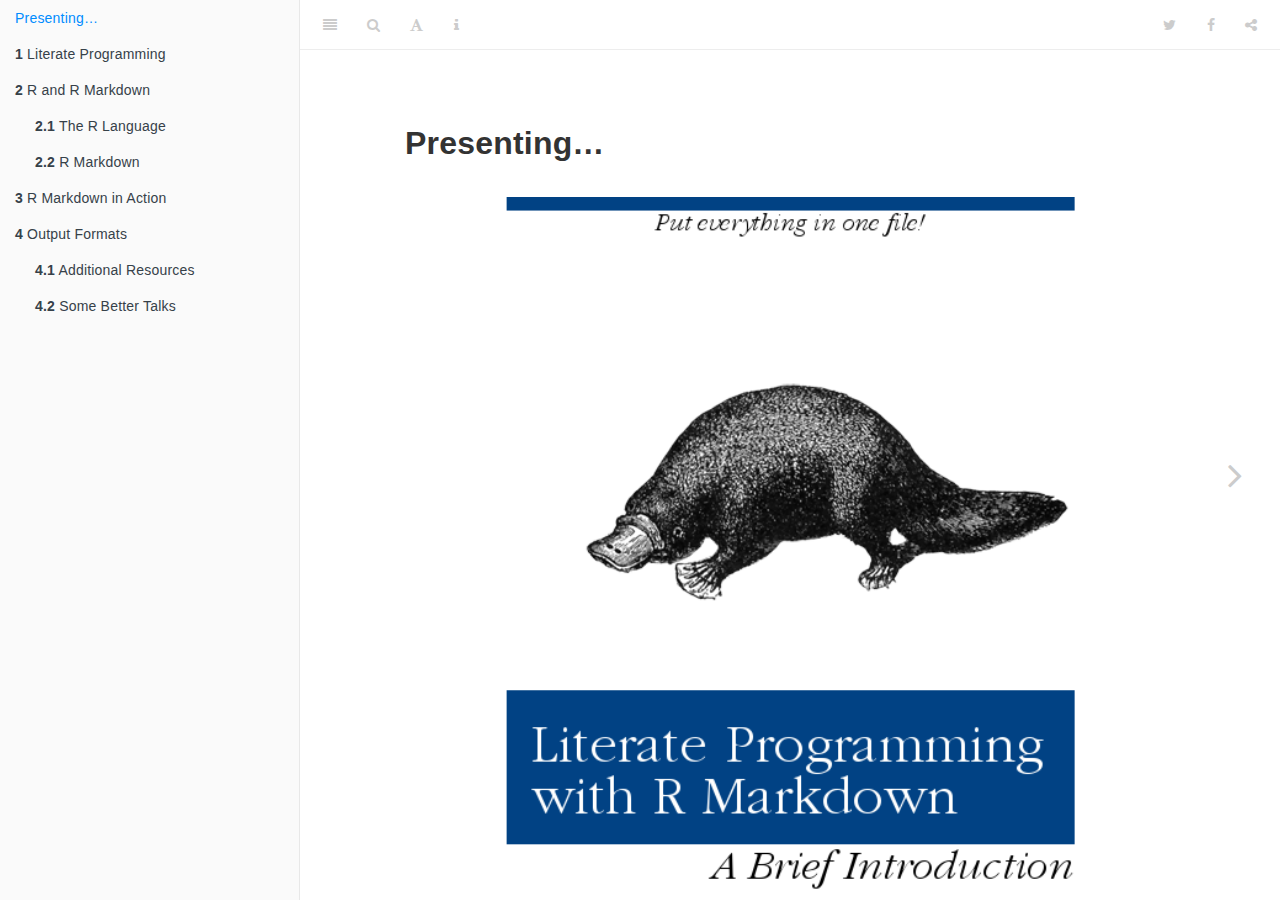
==== commit 9888a427: "Add YouTube videos to final page" ====
--- a/docs/index.html
+++ b/docs/index.html
@@ -116,7 +116,7 @@
 code span.wa { color: #60a0b0; font-weight: bold; font-style: italic; } /* Warning */
 </style>
 
-<link rel="stylesheet" href="style/caption.css" type="text/css" />
+<link rel="stylesheet" href="src/style/caption.css" type="text/css" />
 </head>
 
 <body>
@@ -136,7 +136,10 @@
 <li class="chapter" data-level="2.2" data-path="r-and-r-markdown.html"><a href="r-and-r-markdown.html#r-markdown"><i class="fa fa-check"></i><b>2.2</b> R Markdown</a></li>
 </ul></li>
 <li class="chapter" data-level="3" data-path="r-markdown-in-action.html"><a href="r-markdown-in-action.html"><i class="fa fa-check"></i><b>3</b> R Markdown in Action</a></li>
-<li class="chapter" data-level="4" data-path="output-formats.html"><a href="output-formats.html"><i class="fa fa-check"></i><b>4</b> Output Formats</a></li>
+<li class="chapter" data-level="4" data-path="output-formats.html"><a href="output-formats.html"><i class="fa fa-check"></i><b>4</b> Output Formats</a><ul>
+<li class="chapter" data-level="4.1" data-path="output-formats.html"><a href="output-formats.html#additional-resources"><i class="fa fa-check"></i><b>4.1</b> Additional Resources</a></li>
+<li class="chapter" data-level="4.2" data-path="output-formats.html"><a href="output-formats.html#some-better-talks"><i class="fa fa-check"></i><b>4.2</b> Some Better Talks</a></li>
+</ul></li>
 </ul>
 
       </nav>
@@ -158,7 +161,7 @@
 <!--bookdown:title:start-->
 <div id="presenting" class="section level1 unnumbered">
 <h1>Presenting…</h1>
-<p><img src="img/cover.png" width="80%" style="display: block; margin: auto;" /></p>
+<p><img src="src/img/cover.png" width="80%" style="display: block; margin: auto;" /></p>
 <p>In this presentation, we will be discussing literate programming, what it is, and how R and R Markdown provide developers with tools to take advantage of this approach.</p>
 
 </div>
--- a/docs/src/style/caption.css
+++ b/docs/src/style/caption.css
@@ -0,0 +1,4 @@
+.caption{
+  font-size: .75em;
+  font-style: italic;
+}